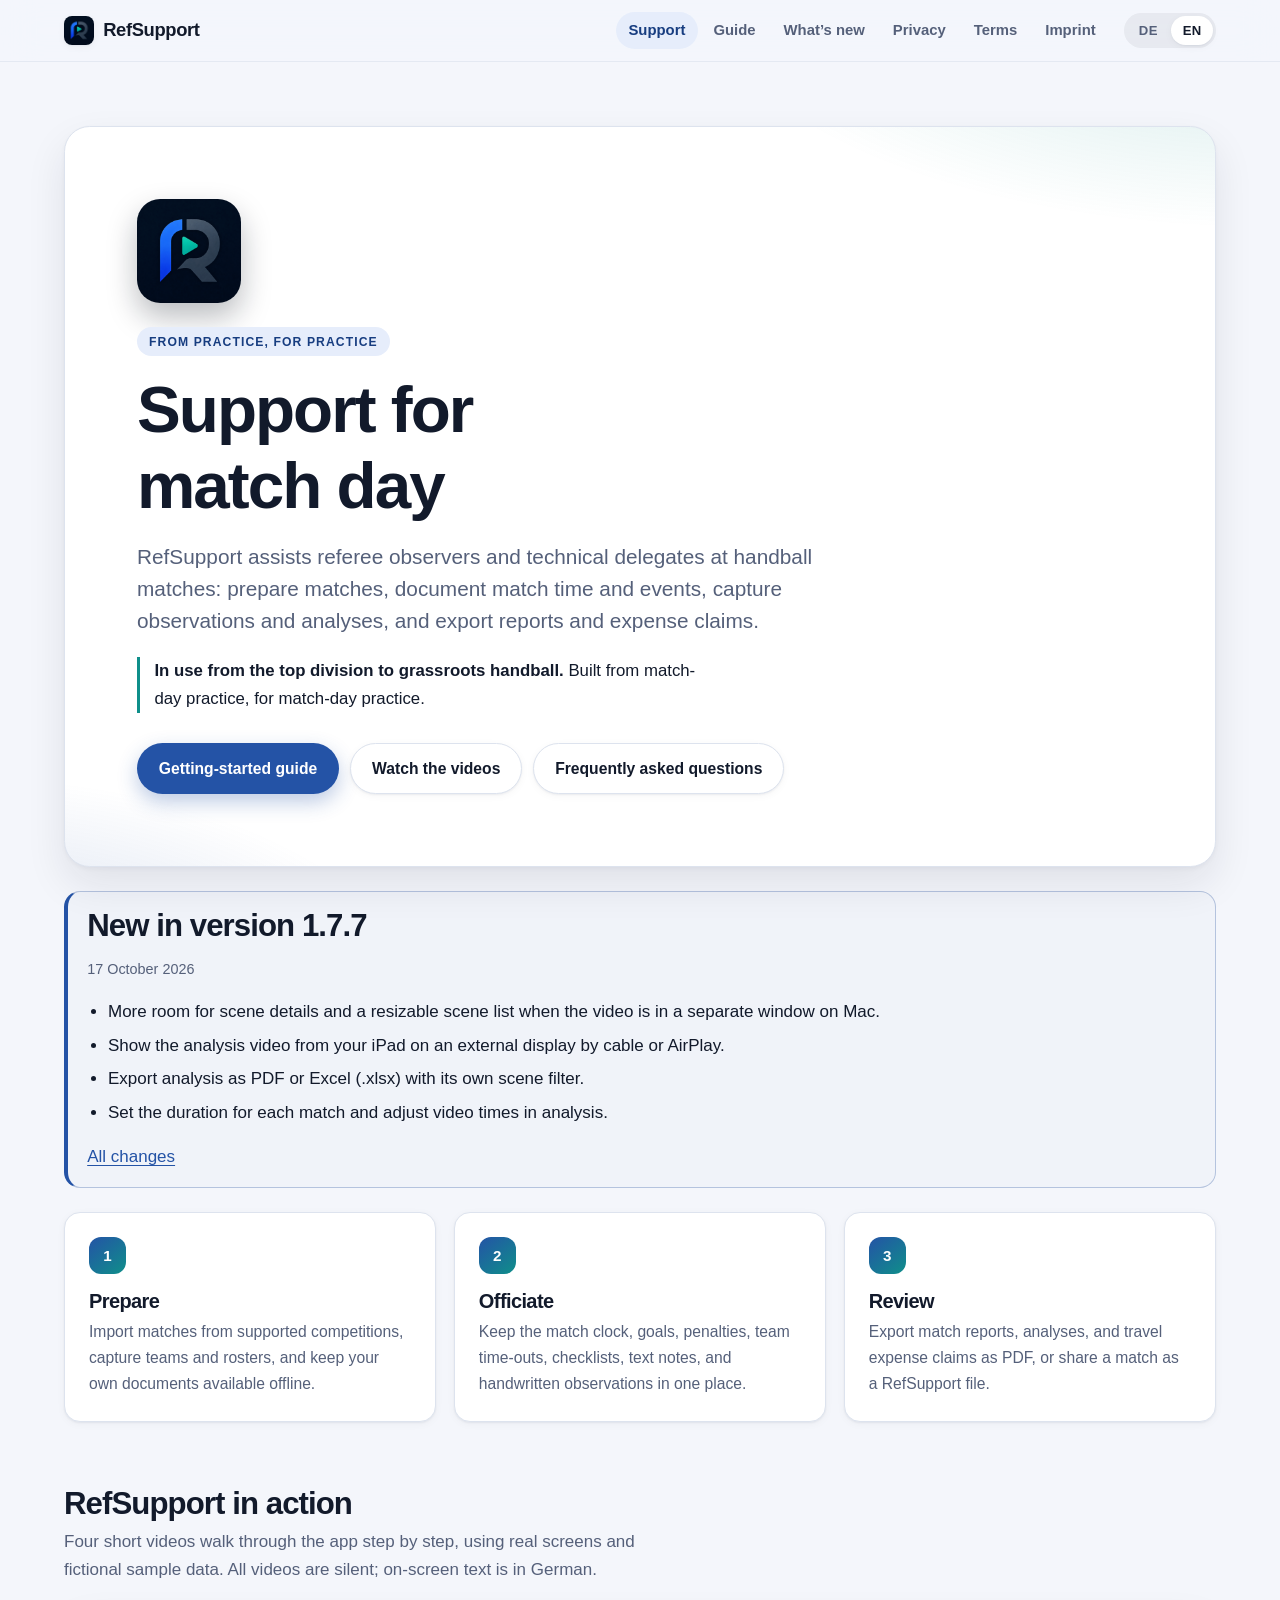
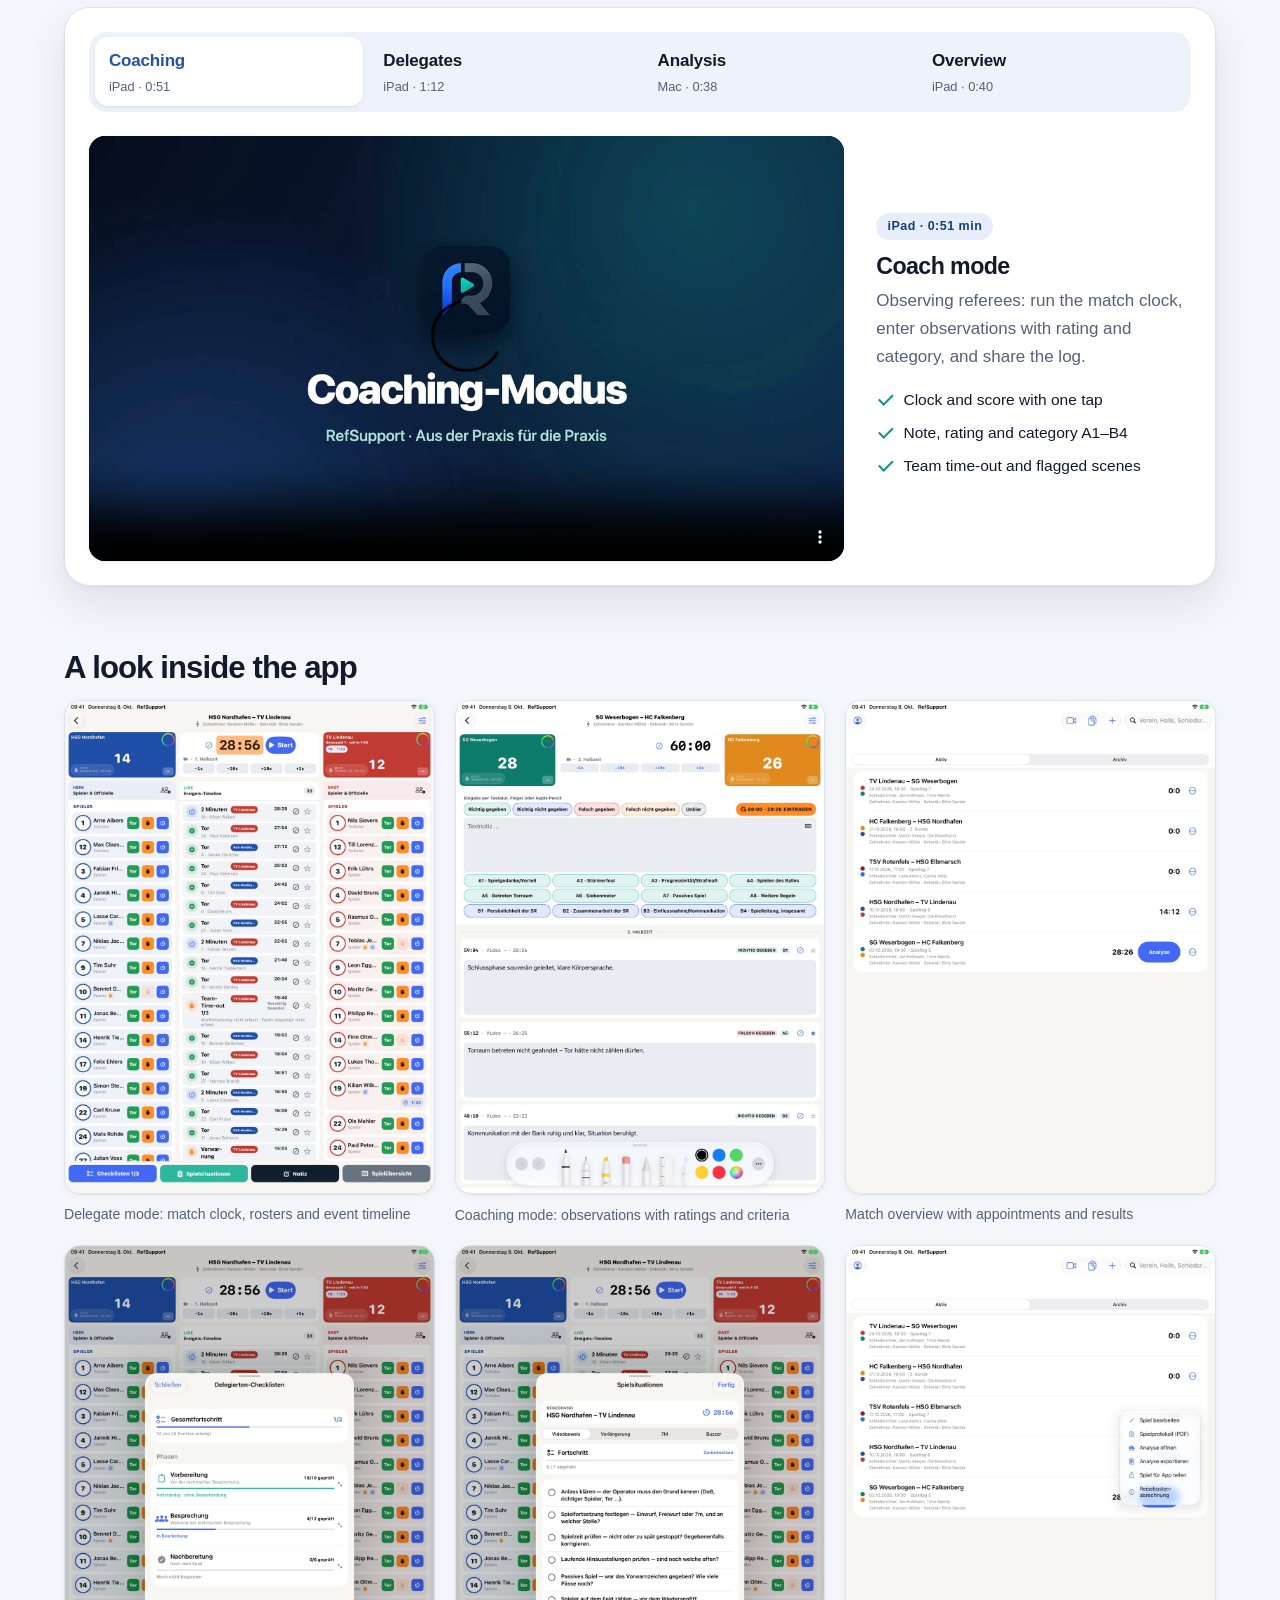
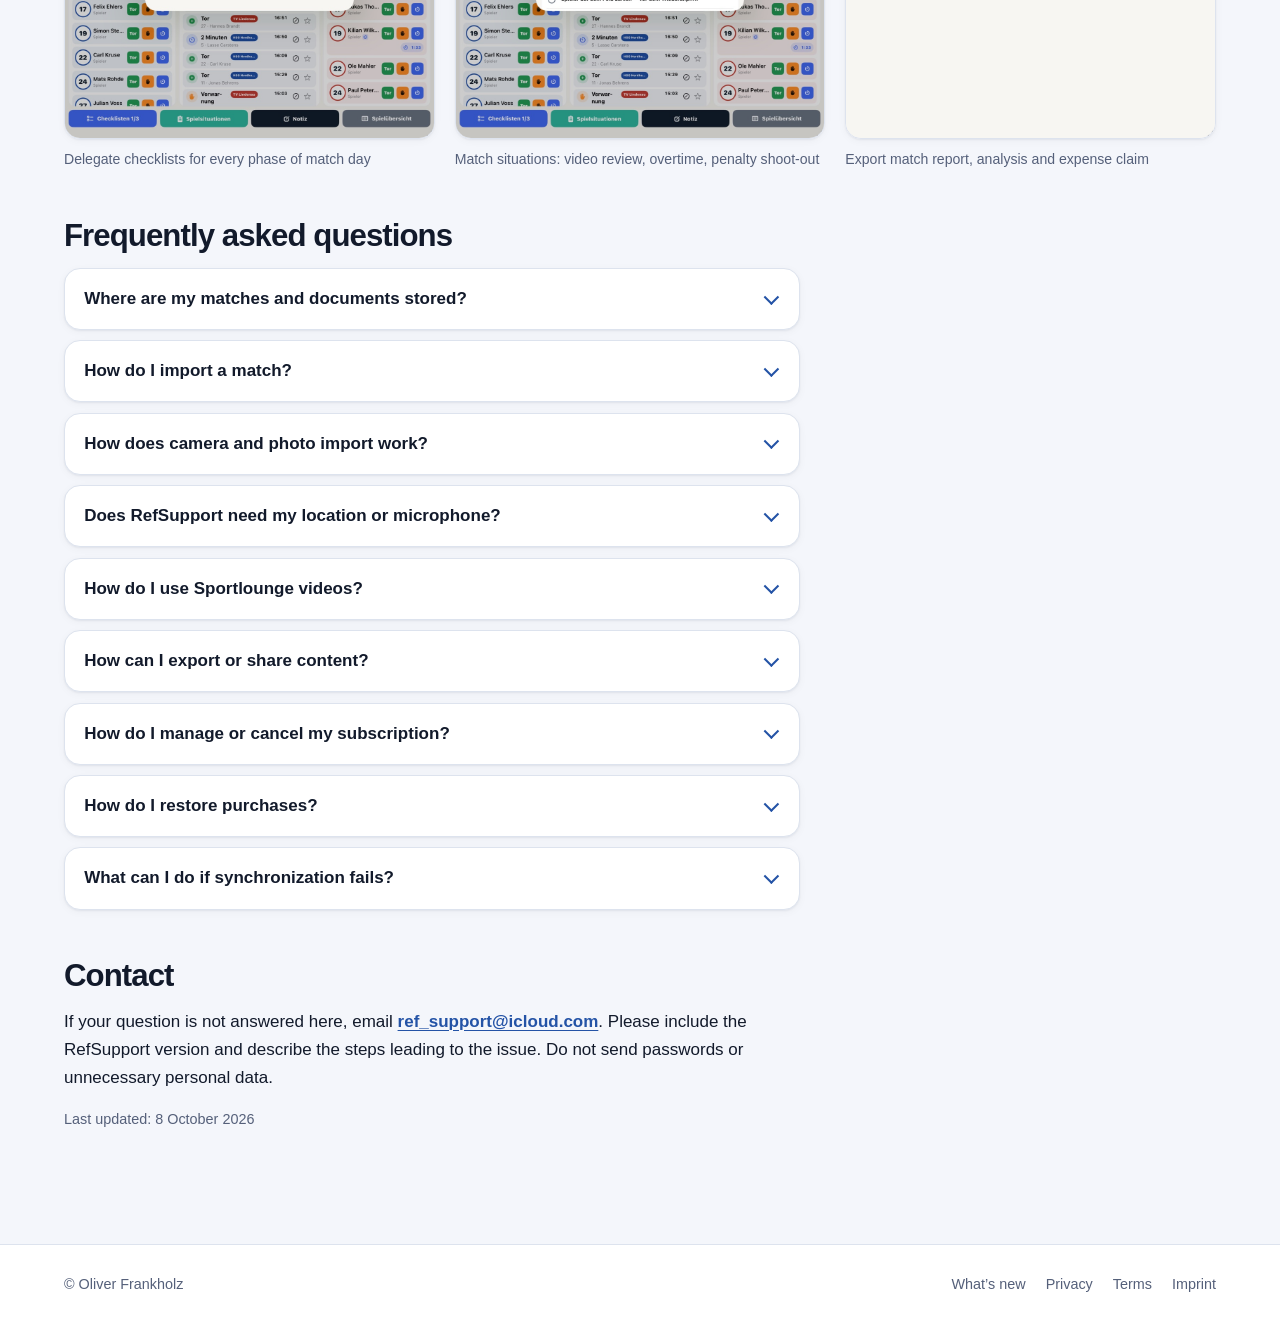
==== en/index.html @ ee83b6fd "Startseite: Hinweis auf externes Display am iPad beim Analyse-Video (DE/EN) Co-Authored-By: Claude O" ====
<!doctype html>
<html lang="en">
<head>
  <meta charset="utf-8">
  <meta name="viewport" content="width=device-width, initial-scale=1">
  <meta name="description" content="RefSupport: from practice, for practice, used from the top division to grassroots handball. Support, guide and frequently asked questions.">
  <meta name="color-scheme" content="light dark">
  <meta http-equiv="Content-Security-Policy" content="default-src 'self'; script-src 'self' https://gc.zgo.at; connect-src 'self' https://ref-support.goatcounter.com; style-src 'self'; img-src 'self' data: https://ref-support.goatcounter.com; object-src 'none'; base-uri 'none'; form-action 'none'">
  <title>Support · RefSupport</title>
  <link rel="stylesheet" href="../styles.css?v=20261017a">
  <link rel="icon" type="image/png" href="../images/app-icon-64.png">
  <link rel="apple-touch-icon" href="../images/app-icon-180.png">
  <link rel="alternate" hreflang="de" href="../index.html">
</head>
<body>
  <a class="skip-link" href="#content">Skip to content</a>
  <header class="site-header">
    <div class="header-inner">
      <a class="brand" href="index.html"><img src="../images/app-icon-64.png" alt="" width="30" height="30">RefSupport</a>
      <nav class="site-nav" aria-label="Main navigation">
        <a href="index.html" aria-current="page">Support</a>
        <a href="guide.html">Guide</a>
        <a href="changelog.html">What’s new</a>
        <a href="privacy.html">Privacy</a>
        <a href="terms.html">Terms</a>
        <a href="imprint.html">Imprint</a>
      </nav>
      <nav class="language-nav" aria-label="Language">
        <a href="../index.html" lang="de">DE</a>
        <a href="index.html" lang="en" aria-current="page">EN</a>
      </nav>
    </div>
  </header>

  <main id="content" class="page">
    <section class="hero">
      <img class="hero-icon" src="../images/app-icon-320.png" alt="RefSupport app icon" width="104" height="104">
      <p class="eyebrow">From practice, for practice</p>
      <h1>Support for match day</h1>
      <p class="lead">RefSupport assists referee observers and technical delegates at handball matches: prepare matches, document match time and events, capture observations and analyses, and export reports and expense claims.</p>
      <p class="hero-claim"><strong>In use from the top division to grassroots handball.</strong> Built from match-day practice, for match-day practice.</p>
      <div class="hero-actions">
        <a class="button" href="guide.html">Getting-started guide</a>
        <a class="button secondary" href="#videos">Watch the videos</a>
        <a class="button secondary" href="#faq">Frequently asked questions</a>
      </div>
    </section>

    <section class="notice release-summary" aria-labelledby="latest-version">
      <h2 id="latest-version">New in version 1.7.7</h2>
      <p class="meta"><time datetime="2026-10-17">17 October 2026</time></p>
      <ul>
        <li>More room for scene details and a resizable scene list when the video is in a separate window on Mac.</li>
        <li>Show the analysis video from your iPad on an external display by cable or AirPlay.</li>
        <li>Export analysis as PDF or Excel (.xlsx) with its own scene filter.</li>
        <li>Set the duration for each match and adjust video times in analysis.</li>
      </ul>
      <p><a href="changelog.html">All changes</a></p>
    </section>

    <section class="cards" aria-label="Feature overview">
      <article class="card">
        <h2>Prepare</h2>
        <p>Import matches from supported competitions, capture teams and rosters, and keep your own documents available offline.</p>
      </article>
      <article class="card">
        <h2>Officiate</h2>
        <p>Keep the match clock, goals, penalties, team time-outs, checklists, text notes, and handwritten observations in one place.</p>
      </article>
      <article class="card">
        <h2>Review</h2>
        <p>Export match reports, analyses, and travel expense claims as PDF, or share a match as a RefSupport file.</p>
      </article>
    </section>

    <section class="videos" id="videos" aria-labelledby="videos-title">
      <h2 id="videos-title">RefSupport in action</h2>
      <p class="section-lead">Four short videos walk through the app step by step, using real screens and fictional sample data. All videos are silent; on-screen text is in German.</p>
      <div class="video-tabs">
        <input type="radio" name="video-tab" id="vt-coaching" checked>
        <input type="radio" name="video-tab" id="vt-delegierte">
        <input type="radio" name="video-tab" id="vt-analyse-mac">
        <input type="radio" name="video-tab" id="vt-produktvideo">
        <div class="tab-bar" role="group" aria-label="Choose a video">
          <label for="vt-coaching"><span class="tab-name">Coaching</span><span class="tab-meta">iPad · 0:51</span></label>
          <label for="vt-delegierte"><span class="tab-name">Delegates</span><span class="tab-meta">iPad · 1:12</span></label>
          <label for="vt-analyse-mac"><span class="tab-name">Analysis</span><span class="tab-meta">Mac · 0:38</span></label>
          <label for="vt-produktvideo"><span class="tab-name">Overview</span><span class="tab-meta">iPad · 0:40</span></label>
        </div>
        <div class="video-panels">
          <article class="video-panel" id="vp-coaching">
            <div class="video-frame">
              <video controls playsinline preload="none" width="1920" height="1080" poster="../media/refsupport-coaching-poster.jpg">
                <source src="../media/refsupport-coaching.mp4" type="video/mp4">
                <a href="../media/refsupport-coaching.mp4">Download video (MP4)</a>
              </video>
            </div>
            <div class="video-info">
              <p class="video-badge">iPad · 0:51 min</p>
              <h3>Coach mode</h3>
              <p>Observing referees: run the match clock, enter observations with rating and category, and share the log.</p>
              <ul class="checks">
                <li>Clock and score with one tap</li>
                <li>Note, rating and category A1–B4</li>
                <li>Team time-out and flagged scenes</li>
              </ul>
            </div>
          </article>
          <article class="video-panel" id="vp-delegierte">
            <div class="video-frame">
              <video controls playsinline preload="none" width="1920" height="1080" poster="../media/refsupport-delegierte-poster.jpg">
                <source src="../media/refsupport-delegierte.mp4" type="video/mp4">
                <a href="../media/refsupport-delegierte.mp4">Download video (MP4)</a>
              </video>
            </div>
            <div class="video-info">
              <p class="video-badge">iPad · 1:12 min</p>
              <h3>Delegate mode</h3>
              <p>From creating the match to the report: squads, checklists, events and special match situations.</p>
              <ul class="checks">
                <li>Create a match and record squads</li>
                <li>Goals, punishments and time-outs in the timeline</li>
                <li>Checklists and video review procedure</li>
              </ul>
            </div>
          </article>
          <article class="video-panel" id="vp-analyse-mac">
            <div class="video-frame">
              <video controls playsinline preload="none" width="1920" height="1080" poster="../media/refsupport-analyse-mac-poster.jpg">
                <source src="../media/refsupport-analyse-mac.mp4" type="video/mp4">
                <a href="../media/refsupport-analyse-mac.mp4">Download video (MP4)</a>
              </video>
            </div>
            <div class="video-info">
              <p class="video-badge">Mac · 0:38 min</p>
              <h3>Analysis on Mac</h3>
              <p>Review on the big screen: the video in its own window, next to it all scenes with large details.</p>
              <ul class="checks">
                <li>Video in its own window, e.g. on a second display</li>
                <li>Compact control bar with scene markers on the timeline</li>
                <li>Large scene details: rating, categories, note</li>
                <li>Scene list with filters, width adjustable via the divider</li>
                <li>On iPad too: play the video on an external display by cable or AirPlay while you keep using the analysis on your iPad</li>
              </ul>
              <p><strong>New in 1.7.7:</strong> New layout with the video in its own window, and external display support on iPad. <a href="changelog.html#version-1-7-7">All changes</a></p>
            </div>
          </article>
          <article class="video-panel" id="vp-produktvideo">
            <div class="video-frame">
              <video controls playsinline preload="none" width="1920" height="1080" poster="../media/refsupport-produktvideo-poster.jpg">
                <source src="../media/refsupport-produktvideo.mp4" type="video/mp4">
                <a href="../media/refsupport-produktvideo.mp4">Download video (MP4)</a>
              </video>
            </div>
            <div class="video-info">
              <p class="video-badge">iPad · 0:40 min</p>
              <h3>RefSupport at a glance</h3>
              <p>The main features in 40 seconds.</p>
              <ul class="checks">
                <li>Prepare, run, review</li>
                <li>Coach and delegate mode</li>
                <li>Reports and expense claims as PDF</li>
              </ul>
            </div>
          </article>
        </div>
      </div>
    </section>

    <section class="screenshots" aria-labelledby="screenshots">
      <h2 id="screenshots">A look inside the app</h2>
      <div class="shots">
        <figure class="shot">
          <a href="../images/delegiertenmodus.jpg"><img src="../images/delegiertenmodus.jpg" alt="Delegate mode: match clock, rosters and event timeline" width="1049" height="1400" loading="lazy"></a>
          <figcaption>Delegate mode: match clock, rosters and event timeline</figcaption>
        </figure>
        <figure class="shot">
          <a href="../images/coaching-notizen.jpg"><img src="../images/coaching-notizen.jpg" alt="Coaching mode: observations with ratings and criteria" width="1049" height="1400" loading="lazy"></a>
          <figcaption>Coaching mode: observations with ratings and criteria</figcaption>
        </figure>
        <figure class="shot">
          <a href="../images/spieluebersicht.jpg"><img src="../images/spieluebersicht.jpg" alt="Match overview with appointments and results" width="1049" height="1400" loading="lazy"></a>
          <figcaption>Match overview with appointments and results</figcaption>
        </figure>
        <figure class="shot">
          <a href="../images/checklisten.jpg"><img src="../images/checklisten.jpg" alt="Delegate checklists for every phase of match day" width="1049" height="1400" loading="lazy"></a>
          <figcaption>Delegate checklists for every phase of match day</figcaption>
        </figure>
        <figure class="shot">
          <a href="../images/spielsituationen.jpg"><img src="../images/spielsituationen.jpg" alt="Match situations: video review, overtime, penalty shoot-out" width="1049" height="1400" loading="lazy"></a>
          <figcaption>Match situations: video review, overtime, penalty shoot-out</figcaption>
        </figure>
        <figure class="shot">
          <a href="../images/berichte-export.jpg"><img src="../images/berichte-export.jpg" alt="Export match report, analysis and expense claim" width="1049" height="1400" loading="lazy"></a>
          <figcaption>Export match report, analysis and expense claim</figcaption>
        </figure>
      </div>
    </section>

    <section class="content" aria-labelledby="faq">
      <h2 id="faq">Frequently asked questions</h2>
      <div class="faq">
        <details>
          <summary>Where are my matches and documents stored?</summary>
          <p>Matches and imported documents are stored on the device. If an iCloud account is available, RefSupport also synchronizes them between your RefSupport devices through your private iCloud/CloudKit database. Profile data such as your name, address, and IBAN is stored separately on the device.</p>
        </details>
        <details>
          <summary>How do I import a match?</summary>
          <p>From the match overview, you can select supported competitions from handball.net, the HBL/Sportradar source, and the HBF source. You can also create a match manually or open a shared <code>.refsupportgame</code> file. Network imports are cached locally and may include teams, venues, officials, logos, and photos depending on the source.</p>
        </details>
        <details>
          <summary>How does camera and photo import work?</summary>
          <p>In delegate mode, you can scan a paper match sheet, use a selected photo, or open a PDF. Text recognition runs on the device using Apple’s Vision framework. The source image is not stored as part of the match; only the roster data you review is retained.</p>
        </details>
        <details>
          <summary>Does RefSupport need my location or microphone?</summary>
          <p>No. The app does not access the device’s current location or microphone. To calculate mileage, the start and destination addresses you enter are sent to Apple’s map and routing service. Audio is used only to play a Sportlounge video.</p>
        </details>
        <details>
          <summary>How do I use Sportlounge videos?</summary>
          <p>This feature is optional. Sign in with your Sportlounge account and enter the relevant game ID or Sportlounge link for the match. If “Stay signed in” is enabled, RefSupport stores your email address, password, club ID, and access token in the local Apple Keychain. Video and event data is loaded directly from Sportlounge.</p>
        </details>
        <details>
          <summary>How can I export or share content?</summary>
          <p>You can export match reports, analysis reports, and expense claims as PDFs, a delegate summary as text, and complete matches as <code>.refsupportgame</code> files through the system share sheet. Your choice in the share sheet determines the recipient.</p>
        </details>
        <details>
          <summary>How do I manage or cancel my subscription?</summary>
          <p>In RefSupport, open “My Data” and select “Manage subscription.” Apple will display your subscription management options. You can also manage the subscription in your Apple Account settings. Cancellation must take place at least 24 hours before the current period ends.</p>
        </details>
        <details>
          <summary>How do I restore purchases?</summary>
          <p>Open “My Data” and tap “Restore purchases” in the subscription section. The same action is available on the subscription screen. Use the Apple Account that was used to purchase the subscription.</p>
        </details>
        <details>
          <summary>What can I do if synchronization fails?</summary>
          <p>Check that you are signed in to iCloud on the device and have an internet connection. Then open “My Data” and select “Sync now.” Local content remains on the device while iCloud is temporarily unavailable.</p>
        </details>
      </div>

      <h2>Contact</h2>
      <p>If your question is not answered here, email <strong><a href="mailto:ref_support@icloud.com">ref_support@icloud.com</a></strong>. Please include the RefSupport version and describe the steps leading to the issue. Do not send passwords or unnecessary personal data.</p>
      <p class="meta">Last updated: 8 October 2026</p>
    </section>
  </main>

  <footer class="site-footer">
    <div class="footer-inner">
      <p>© Oliver Frankholz</p>
      <nav class="footer-links" aria-label="Further information">
        <a href="changelog.html">What’s new</a>
        <a href="privacy.html">Privacy</a>
        <a href="terms.html">Terms</a>
        <a href="imprint.html">Imprint</a>
      </nav>
    </div>
  </footer>
<script data-goatcounter="https://ref-support.goatcounter.com/count" async src="//gc.zgo.at/count.js"></script>
</body>
</html>
---- styles.css ----
:root {
  color-scheme: light dark;
  --background: #f4f6fb;
  --surface: #ffffff;
  --surface-soft: #eef2fa;
  --text: #121a2b;
  --muted: #55607a;
  --accent: #2453a6;
  --accent-strong: #173d80;
  --accent-soft: #e6edfb;
  --accent-contrast: #ffffff;
  --teal: #0f8f8a;
  --border: #dde3ee;
  --shadow-sm: 0 1px 2px rgb(18 26 43 / 6%), 0 2px 8px rgb(18 26 43 / 4%);
  --shadow: 0 2px 4px rgb(18 26 43 / 4%), 0 18px 40px rgb(18 26 43 / 9%);
  --radius-sm: 0.6rem;
  --radius: 1rem;
  --radius-lg: 1.6rem;
  font-family: -apple-system, BlinkMacSystemFont, "SF Pro Text", "Segoe UI", Roboto, Helvetica, Arial, sans-serif;
  font-synthesis: none;
  -webkit-text-size-adjust: 100%;
}

* {
  box-sizing: border-box;
}

html {
  background: var(--background);
  scroll-behavior: smooth;
  scroll-padding-top: 5.5rem;
}

body {
  display: flex;
  flex-direction: column;
  min-height: 100vh;
  margin: 0;
  color: var(--text);
  background: var(--background);
  font-size: 1.0625rem;
  line-height: 1.65;
  -webkit-font-smoothing: antialiased;
}

::selection {
  color: var(--accent-contrast);
  background: var(--accent);
}

a {
  color: var(--accent);
  text-decoration-thickness: 0.07em;
  text-underline-offset: 0.2em;
  transition: color 0.15s ease;
}

a:hover {
  color: var(--accent-strong);
  text-decoration-thickness: 0.12em;
}

:focus-visible {
  outline: 3px solid color-mix(in srgb, var(--accent) 55%, transparent);
  outline-offset: 3px;
  border-radius: 0.35rem;
}

.skip-link {
  position: absolute;
  top: -4rem;
  left: 1rem;
  z-index: 30;
  padding: 0.6rem 0.9rem;
  color: var(--accent-contrast);
  background: var(--accent);
  border-radius: var(--radius-sm);
}

.skip-link:focus {
  top: 1rem;
  color: var(--accent-contrast);
}

/* Header */

.site-header {
  position: sticky;
  top: 0;
  z-index: 20;
  border-bottom: 1px solid color-mix(in srgb, var(--border) 70%, transparent);
  background: color-mix(in srgb, var(--background) 78%, transparent);
  -webkit-backdrop-filter: saturate(180%) blur(18px);
  backdrop-filter: saturate(180%) blur(18px);
}

.header-inner,
.page,
.footer-inner {
  width: min(100% - 2.5rem, 72rem);
  margin-inline: auto;
}

.header-inner {
  display: flex;
  flex-wrap: wrap;
  align-items: center;
  gap: 0.5rem 1rem;
  padding-block: 0.75rem;
}

.brand {
  display: inline-flex;
  align-items: center;
  gap: 0.6rem;
  margin-right: auto;
  color: var(--text);
  font-size: 1.15rem;
  font-weight: 750;
  text-decoration: none;
  letter-spacing: -0.02em;
}

.brand img {
  display: block;
  width: 1.85rem;
  height: 1.85rem;
  border-radius: 0.5rem;
  box-shadow: var(--shadow-sm);
}

.brand:hover {
  color: var(--text);
}

.site-nav,
.language-nav {
  display: flex;
  flex-wrap: wrap;
  gap: 0.15rem;
  align-items: center;
}

.site-nav a,
.language-nav a {
  padding: 0.38rem 0.8rem;
  color: var(--muted);
  font-size: 0.93rem;
  font-weight: 550;
  text-decoration: none;
  border-radius: 999px;
  transition: color 0.15s ease, background-color 0.15s ease;
}

.site-nav a:hover,
.language-nav a:hover {
  color: var(--text);
  background: color-mix(in srgb, var(--text) 7%, transparent);
}

.site-nav a[aria-current="page"] {
  color: var(--accent-strong);
  background: var(--accent-soft);
}

.language-nav {
  padding: 0.2rem;
  background: color-mix(in srgb, var(--text) 6%, transparent);
  border-radius: 999px;
}

.language-nav a {
  padding: 0.22rem 0.7rem;
  font-size: 0.82rem;
  font-weight: 650;
  letter-spacing: 0.03em;
}

.language-nav a[aria-current="page"] {
  color: var(--text);
  background: var(--surface);
  box-shadow: var(--shadow-sm);
}

/* Page */

.page {
  flex: 1;
  padding-block: clamp(1.75rem, 5vw, 4rem) clamp(3rem, 8vw, 6rem);
}

h1,
h2,
h3 {
  line-height: 1.15;
  letter-spacing: -0.03em;
  text-wrap: balance;
}

h1 {
  max-width: 18ch;
  margin: 0;
  font-size: clamp(2.2rem, 6.5vw, 4.1rem);
  font-weight: 800;
}

h2 {
  margin: 3rem 0 0.9rem;
  font-size: clamp(1.45rem, 3.4vw, 1.95rem);
  font-weight: 750;
}

h3 {
  margin: 2rem 0 0.6rem;
  font-size: 1.15rem;
  font-weight: 700;
  letter-spacing: -0.015em;
}

p,
ul,
ol,
dl {
  margin-block: 0 1rem;
}

.eyebrow {
  display: inline-block;
  margin: 0 0 1rem;
  padding: 0.28rem 0.75rem;
  color: var(--accent-strong);
  background: var(--accent-soft);
  border-radius: 999px;
  font-size: 0.76rem;
  font-weight: 750;
  letter-spacing: 0.09em;
  text-transform: uppercase;
}

.lead {
  max-width: 62ch;
  margin: 1.1rem 0 0;
  color: var(--muted);
  font-size: clamp(1.08rem, 2.3vw, 1.3rem);
  line-height: 1.55;
  text-wrap: pretty;
}

.meta {
  color: var(--muted);
  font-size: 0.9rem;
}

/* Hero */

.hero {
  position: relative;
  overflow: hidden;
  padding: clamp(1.75rem, 6vw, 4.5rem);
  background:
    radial-gradient(60rem 26rem at 105% -20%, color-mix(in srgb, var(--teal) 22%, transparent), transparent 60%),
    radial-gradient(48rem 24rem at -10% 120%, color-mix(in srgb, var(--accent) 24%, transparent), transparent 62%),
    var(--surface);
  border: 1px solid var(--border);
  border-radius: var(--radius-lg);
  box-shadow: var(--shadow);
}

.hero-icon {
  display: block;
  width: 6.5rem;
  height: 6.5rem;
  margin-bottom: 1.5rem;
  border-radius: 1.45rem;
  box-shadow: 0 14px 30px rgb(11 17 28 / 28%);
}

.hero-claim {
  max-width: 62ch;
  margin: 1.25rem 0 0;
  padding-left: 0.9rem;
  border-left: 0.2rem solid var(--teal);
  font-size: 1.05rem;
}

.hero-actions {
  display: flex;
  flex-wrap: wrap;
  gap: 0.7rem;
  margin-top: 1.9rem;
}

.button {
  display: inline-flex;
  align-items: center;
  gap: 0.5rem;
  padding: 0.72rem 1.3rem;
  color: var(--accent-contrast);
  background: var(--accent);
  border: 1px solid transparent;
  border-radius: 999px;
  box-shadow: 0 8px 20px color-mix(in srgb, var(--accent) 30%, transparent);
  font-size: 0.98rem;
  font-weight: 650;
  text-decoration: none;
  transition: transform 0.15s ease, background-color 0.15s ease, box-shadow 0.15s ease;
}

.button:hover {
  color: var(--accent-contrast);
  background: var(--accent-strong);
  transform: translateY(-1px);
}

.button.secondary {
  color: var(--text);
  background: var(--surface);
  border-color: var(--border);
  box-shadow: var(--shadow-sm);
}

.button.secondary:hover {
  color: var(--text);
  background: var(--surface-soft);
}

/* Cards */

.cards {
  display: grid;
  grid-template-columns: repeat(3, minmax(0, 1fr));
  gap: 1.1rem;
  margin-block: 1.5rem 0;
  counter-reset: card;
}

.card,
.notice,
details,
.toc {
  background: var(--surface);
  border: 1px solid var(--border);
  border-radius: var(--radius);
}

.card {
  padding: 1.5rem;
  box-shadow: var(--shadow-sm);
  counter-increment: card;
  transition: transform 0.2s ease, box-shadow 0.2s ease;
}

.card:hover {
  box-shadow: var(--shadow);
  transform: translateY(-3px);
}

.card::before {
  display: grid;
  width: 2.3rem;
  height: 2.3rem;
  margin-bottom: 1rem;
  place-items: center;
  color: var(--accent-contrast);
  background: linear-gradient(140deg, var(--accent), var(--teal));
  border-radius: 0.75rem;
  font-size: 0.95rem;
  font-weight: 750;
  content: counter(card);
}

.card h2,
.card h3 {
  margin: 0 0 0.4rem;
  font-size: 1.25rem;
}

.card p {
  margin: 0;
  color: var(--muted);
  font-size: 0.98rem;
}

.notice {
  margin-block: 1.5rem;
  padding: 1rem 1.2rem;
  background: color-mix(in srgb, var(--accent) 7%, var(--surface));
  border-color: color-mix(in srgb, var(--accent) 22%, var(--border));
  border-left: 0.3rem solid var(--accent);
}

.notice > :first-child {
  margin-top: 0;
}

.notice > :last-child {
  margin-bottom: 0;
}

/* Videos */

.videos {
  margin-top: clamp(2.5rem, 6vw, 4rem);
}

.videos > h2 {
  margin: 0 0 0.4rem;
}

.section-lead {
  max-width: 62ch;
  margin-bottom: 1.4rem;
  color: var(--muted);
}

.video-tabs {
  position: relative;
  padding: clamp(0.9rem, 2.5vw, 1.5rem);
  background: var(--surface);
  border: 1px solid var(--border);
  border-radius: var(--radius-lg);
  box-shadow: var(--shadow);
}

.video-tabs > input {
  position: absolute;
  opacity: 0;
  pointer-events: none;
}

.tab-bar {
  display: grid;
  grid-template-columns: repeat(4, minmax(0, 1fr));
  gap: 0.4rem;
  padding: 0.35rem;
  background: var(--surface-soft);
  border-radius: 1.1rem;
}

.tab-bar label {
  display: flex;
  flex-direction: column;
  gap: 0.05rem;
  padding: 0.6rem 0.9rem;
  border-radius: 0.8rem;
  cursor: pointer;
  transition: background-color 0.15s ease, box-shadow 0.15s ease;
}

.tab-bar label:hover {
  background: color-mix(in srgb, var(--surface) 60%, transparent);
}

.tab-name {
  font-weight: 700;
  letter-spacing: -0.01em;
}

.tab-meta {
  color: var(--muted);
  font-size: 0.8rem;
}

#vt-coaching:checked ~ .tab-bar label[for="vt-coaching"],
#vt-delegierte:checked ~ .tab-bar label[for="vt-delegierte"],
#vt-analyse-mac:checked ~ .tab-bar label[for="vt-analyse-mac"],
#vt-produktvideo:checked ~ .tab-bar label[for="vt-produktvideo"] {
  background: var(--surface);
  box-shadow: var(--shadow-sm);
}

#vt-coaching:checked ~ .tab-bar label[for="vt-coaching"] .tab-name,
#vt-delegierte:checked ~ .tab-bar label[for="vt-delegierte"] .tab-name,
#vt-analyse-mac:checked ~ .tab-bar label[for="vt-analyse-mac"] .tab-name,
#vt-produktvideo:checked ~ .tab-bar label[for="vt-produktvideo"] .tab-name {
  color: var(--accent);
}

#vt-coaching:focus-visible ~ .tab-bar label[for="vt-coaching"],
#vt-delegierte:focus-visible ~ .tab-bar label[for="vt-delegierte"],
#vt-analyse-mac:focus-visible ~ .tab-bar label[for="vt-analyse-mac"],
#vt-produktvideo:focus-visible ~ .tab-bar label[for="vt-produktvideo"] {
  outline: 3px solid color-mix(in srgb, var(--accent) 55%, transparent);
  outline-offset: 2px;
}

.video-panel {
  display: none;
  grid-template-columns: minmax(0, 2.4fr) minmax(0, 1fr);
  gap: clamp(1rem, 3vw, 2rem);
  align-items: center;
  margin-top: clamp(0.9rem, 2.5vw, 1.5rem);
}

#vt-coaching:checked ~ .video-panels #vp-coaching,
#vt-delegierte:checked ~ .video-panels #vp-delegierte,
#vt-analyse-mac:checked ~ .video-panels #vp-analyse-mac,
#vt-produktvideo:checked ~ .video-panels #vp-produktvideo {
  display: grid;
}

.video-frame {
  margin: 0;
}

.video-frame video {
  display: block;
  width: 100%;
  height: auto;
  aspect-ratio: 16 / 9;
  background: #0b111c;
  border-radius: var(--radius);
  box-shadow: var(--shadow-sm);
}

.video-info h3 {
  margin: 0 0 0.5rem;
  font-size: 1.45rem;
  letter-spacing: -0.025em;
}

.video-info p {
  color: var(--muted);
}

.video-badge {
  display: inline-block;
  margin-bottom: 0.8rem;
  padding: 0.2rem 0.7rem;
  background: var(--accent-soft);
  border-radius: 999px;
  font-size: 0.78rem;
  font-weight: 700;
  letter-spacing: 0.04em;
}

.video-info .video-badge {
  color: var(--accent-strong);
}

.checks {
  margin: 0;
  padding: 0;
  list-style: none;
}

.checks li {
  position: relative;
  margin-block: 0.45rem;
  padding-left: 1.7rem;
  font-size: 0.97rem;
}

.checks li::before {
  position: absolute;
  top: 0.42em;
  left: 0.2rem;
  width: 0.75rem;
  height: 0.4rem;
  border-bottom: 2.5px solid var(--teal);
  border-left: 2.5px solid var(--teal);
  transform: rotate(-45deg);
  content: "";
}

.video-link {
  margin: -0.3rem 0 1.1rem;
}

.video-link a {
  display: inline-block;
  padding: 0.3rem 0.85rem;
  color: var(--accent-strong);
  background: var(--accent-soft);
  border-radius: 999px;
  font-size: 0.9rem;
  font-weight: 650;
  text-decoration: none;
}

.video-link a:hover {
  background: color-mix(in srgb, var(--accent) 22%, var(--surface));
}

/* Screenshots */

.screenshots {
  margin-top: clamp(2.5rem, 6vw, 4rem);
}

.screenshots > h2 {
  margin-top: 0;
}

.shots {
  display: grid;
  grid-template-columns: repeat(3, minmax(0, 1fr));
  gap: 1.25rem;
}

.shot {
  margin: 0;
}

.shot a {
  display: block;
  overflow: hidden;
  border: 1px solid var(--border);
  border-radius: var(--radius);
  box-shadow: var(--shadow-sm);
  transition: transform 0.25s ease, box-shadow 0.25s ease;
}

.shot a:hover {
  box-shadow: var(--shadow);
  transform: translateY(-4px);
}

.shot img {
  display: block;
  width: 100%;
  height: auto;
}

.shot figcaption {
  margin-top: 0.65rem;
  color: var(--muted);
  font-size: 0.88rem;
  line-height: 1.45;
}

/* Text content */

.content {
  max-width: 46rem;
}

.page.content > h1 {
  max-width: none;
  font-size: clamp(2rem, 5.5vw, 3.1rem);
  overflow-wrap: anywhere;
  hyphens: auto;
}

.page.content > .lead {
  padding-bottom: 1.75rem;
  border-bottom: 1px solid var(--border);
}

.page.content > h2 {
  margin-top: 2.5rem;
  font-size: 1.35rem;
}

.content li {
  margin-block: 0.35rem;
}

.content ul,
.content ol {
  padding-left: 1.3rem;
}

.content ul li::marker {
  color: var(--accent);
}

/* Release history */

.release-summary h2 {
  margin-top: 0;
}

.release-summary ul {
  padding-left: 1.3rem;
}

.release-summary li {
  margin-block: 0.35rem;
}

.release {
  padding-block: 2rem;
  border-bottom: 1px solid var(--border);
}

.release h2 {
  margin-top: 0;
}

.release > :last-child {
  margin-bottom: 0;
}

.release + .meta {
  margin-top: 1.5rem;
}

/* FAQ */

.faq {
  display: grid;
  gap: 0.65rem;
}

details {
  padding: 0;
  box-shadow: var(--shadow-sm);
  transition: border-color 0.15s ease;
}

details[open] {
  border-color: color-mix(in srgb, var(--accent) 35%, var(--border));
}

details summary {
  display: flex;
  align-items: center;
  justify-content: space-between;
  gap: 1rem;
  padding: 1rem 1.2rem;
  font-weight: 650;
  list-style: none;
  cursor: pointer;
}

details summary::-webkit-details-marker {
  display: none;
}

details summary::after {
  flex: none;
  width: 0.55rem;
  height: 0.55rem;
  margin-right: 0.2rem;
  border-right: 2px solid var(--accent);
  border-bottom: 2px solid var(--accent);
  transform: translateY(-0.15rem) rotate(45deg);
  transition: transform 0.2s ease;
  content: "";
}

details[open] summary::after {
  transform: translateY(0.1rem) rotate(-135deg);
}

details > :not(summary) {
  margin: 0;
  padding: 0 1.2rem 1.1rem;
  color: var(--muted);
}

dt {
  margin-top: 1rem;
  font-weight: 700;
}

dd {
  margin-left: 0;
  color: var(--muted);
}

code {
  padding: 0.12em 0.4em;
  background: var(--accent-soft);
  border-radius: 0.35rem;
  font-family: ui-monospace, "SF Mono", Menlo, Consolas, monospace;
  font-size: 0.88em;
  overflow-wrap: anywhere;
}

/* Guide */

.guide-layout {
  display: grid;
  grid-template-columns: 17rem minmax(0, 1fr);
  gap: clamp(1.5rem, 4vw, 3.5rem);
  align-items: start;
  margin-top: clamp(2rem, 5vw, 3.5rem);
}

.toc {
  position: sticky;
  top: 5.5rem;
  max-height: calc(100vh - 7rem);
  padding: 1.2rem 1.1rem;
  overflow-y: auto;
  box-shadow: var(--shadow-sm);
}

.toc h2 {
  margin: 0 0 0.6rem 0.6rem;
  color: var(--muted);
  font-size: 0.76rem;
  font-weight: 750;
  letter-spacing: 0.09em;
  text-transform: uppercase;
}

.toc ol {
  margin: 0;
  padding: 0;
  list-style: none;
  counter-reset: toc;
}

.toc li {
  counter-increment: toc;
}

.toc a {
  display: flex;
  gap: 0.6rem;
  padding: 0.4rem 0.6rem;
  color: var(--text);
  border-radius: var(--radius-sm);
  font-size: 0.92rem;
  line-height: 1.35;
  text-decoration: none;
}

.toc a::before {
  flex: none;
  min-width: 1.3rem;
  color: var(--accent);
  font-weight: 700;
  font-variant-numeric: tabular-nums;
  content: counter(toc);
}

.toc a:hover {
  background: var(--accent-soft);
}

.guide > section {
  padding-bottom: 2.5rem;
  margin-bottom: 2.5rem;
  border-bottom: 1px solid var(--border);
}

.guide > section:last-child {
  padding-bottom: 0;
  margin-bottom: 0;
  border-bottom: 0;
}

.guide > section > h2:first-child,
.guide > .notice:first-child {
  margin-top: 0;
}

.guide > .notice:first-child {
  margin-bottom: 2.5rem;
}

.content .steps {
  padding: 0;
  list-style: none;
  counter-reset: step;
}

.steps li {
  position: relative;
  min-height: 2rem;
  margin-block: 0.85rem;
  padding-left: 2.9rem;
  counter-increment: step;
}

.steps li::before {
  position: absolute;
  top: -0.05rem;
  left: 0;
  display: grid;
  width: 2rem;
  height: 2rem;
  place-items: center;
  color: var(--accent-strong);
  background: var(--accent-soft);
  border-radius: 50%;
  font-size: 0.88rem;
  font-weight: 750;
  font-variant-numeric: tabular-nums;
  content: counter(step);
}

.guide dl {
  display: grid;
  gap: 0.65rem;
}

.guide dl > dt {
  margin: 0;
  padding: 0.9rem 1.1rem 0;
  background: var(--surface);
  border: 1px solid var(--border);
  border-bottom: 0;
  border-radius: var(--radius) var(--radius) 0 0;
}

.guide dl > dd {
  margin-top: -0.65rem;
  padding: 0.2rem 1.1rem 0.9rem;
  background: var(--surface);
  border: 1px solid var(--border);
  border-top: 0;
  border-radius: 0 0 var(--radius) var(--radius);
}

.guide-shot {
  max-width: 21rem;
  margin-block: 1.75rem;
}

/* Footer */

.site-footer {
  border-top: 1px solid var(--border);
  background: var(--surface);
}

.footer-inner {
  display: flex;
  flex-wrap: wrap;
  justify-content: space-between;
  gap: 0.75rem 1.5rem;
  padding-block: 1.75rem;
  color: var(--muted);
  font-size: 0.9rem;
}

.footer-inner p {
  margin: 0;
}

.footer-links {
  display: flex;
  flex-wrap: wrap;
  gap: 0.4rem 1.25rem;
}

.footer-links a {
  color: var(--muted);
  text-decoration: none;
}

.footer-links a:hover {
  color: var(--text);
  text-decoration: underline;
}

/* Responsive */

@media (max-width: 60rem) {
  .guide-layout {
    grid-template-columns: 1fr;
  }

  .toc {
    position: static;
    max-height: none;
  }

  .toc ol {
    columns: 2;
    column-gap: 1rem;
  }

  .toc li {
    break-inside: avoid;
  }
}

@media (max-width: 52rem) {
  .video-panel {
    grid-template-columns: 1fr;
  }

  .tab-bar {
    grid-template-columns: repeat(2, minmax(0, 1fr));
  }

  .cards {
    grid-template-columns: 1fr;
  }

  .shots {
    grid-auto-columns: min(72%, 19rem);
    grid-auto-flow: column;
    grid-template-columns: none;
    margin-inline: -1.25rem;
    padding: 0.5rem 1.25rem 1rem;
    overflow-x: auto;
    scroll-snap-type: x mandatory;
    scroll-padding-inline: 1.25rem;
  }

  .shots .shot {
    scroll-snap-align: start;
  }

  .site-nav {
    order: 3;
    width: 100%;
    margin-inline: -0.5rem;
  }
}

@media (max-width: 36rem) {
  .header-inner,
  .page,
  .footer-inner {
    width: min(100% - 2rem, 72rem);
  }

  .shots {
    margin-inline: -1rem;
    padding-inline: 1rem;
    scroll-padding-inline: 1rem;
  }

  .site-nav a {
    padding-inline: 0.6rem;
    font-size: 0.88rem;
  }

  .toc ol {
    columns: 1;
  }

  .hero {
    border-radius: var(--radius);
  }

  .button {
    flex: 1 1 100%;
    justify-content: center;
  }
}

@media (prefers-color-scheme: dark) {
  :root {
    --background: #0b111c;
    --surface: #141c2b;
    --surface-soft: #1b2538;
    --text: #edf2fb;
    --muted: #a9b5ca;
    --accent: #8bb2ff;
    --accent-strong: #b3ccff;
    --accent-soft: #1d2a45;
    --accent-contrast: #071124;
    --teal: #4fd1c9;
    --border: #283349;
    --shadow-sm: 0 1px 2px rgb(0 0 0 / 30%);
    --shadow: 0 18px 40px rgb(0 0 0 / 35%);
  }
}

@media (prefers-reduced-motion: reduce) {
  html {
    scroll-behavior: auto;
  }

  * {
    transition: none !important;
  }
}

@media print {
  .site-header,
  .site-footer,
  .toc,
  .hero-actions {
    display: none;
  }
}
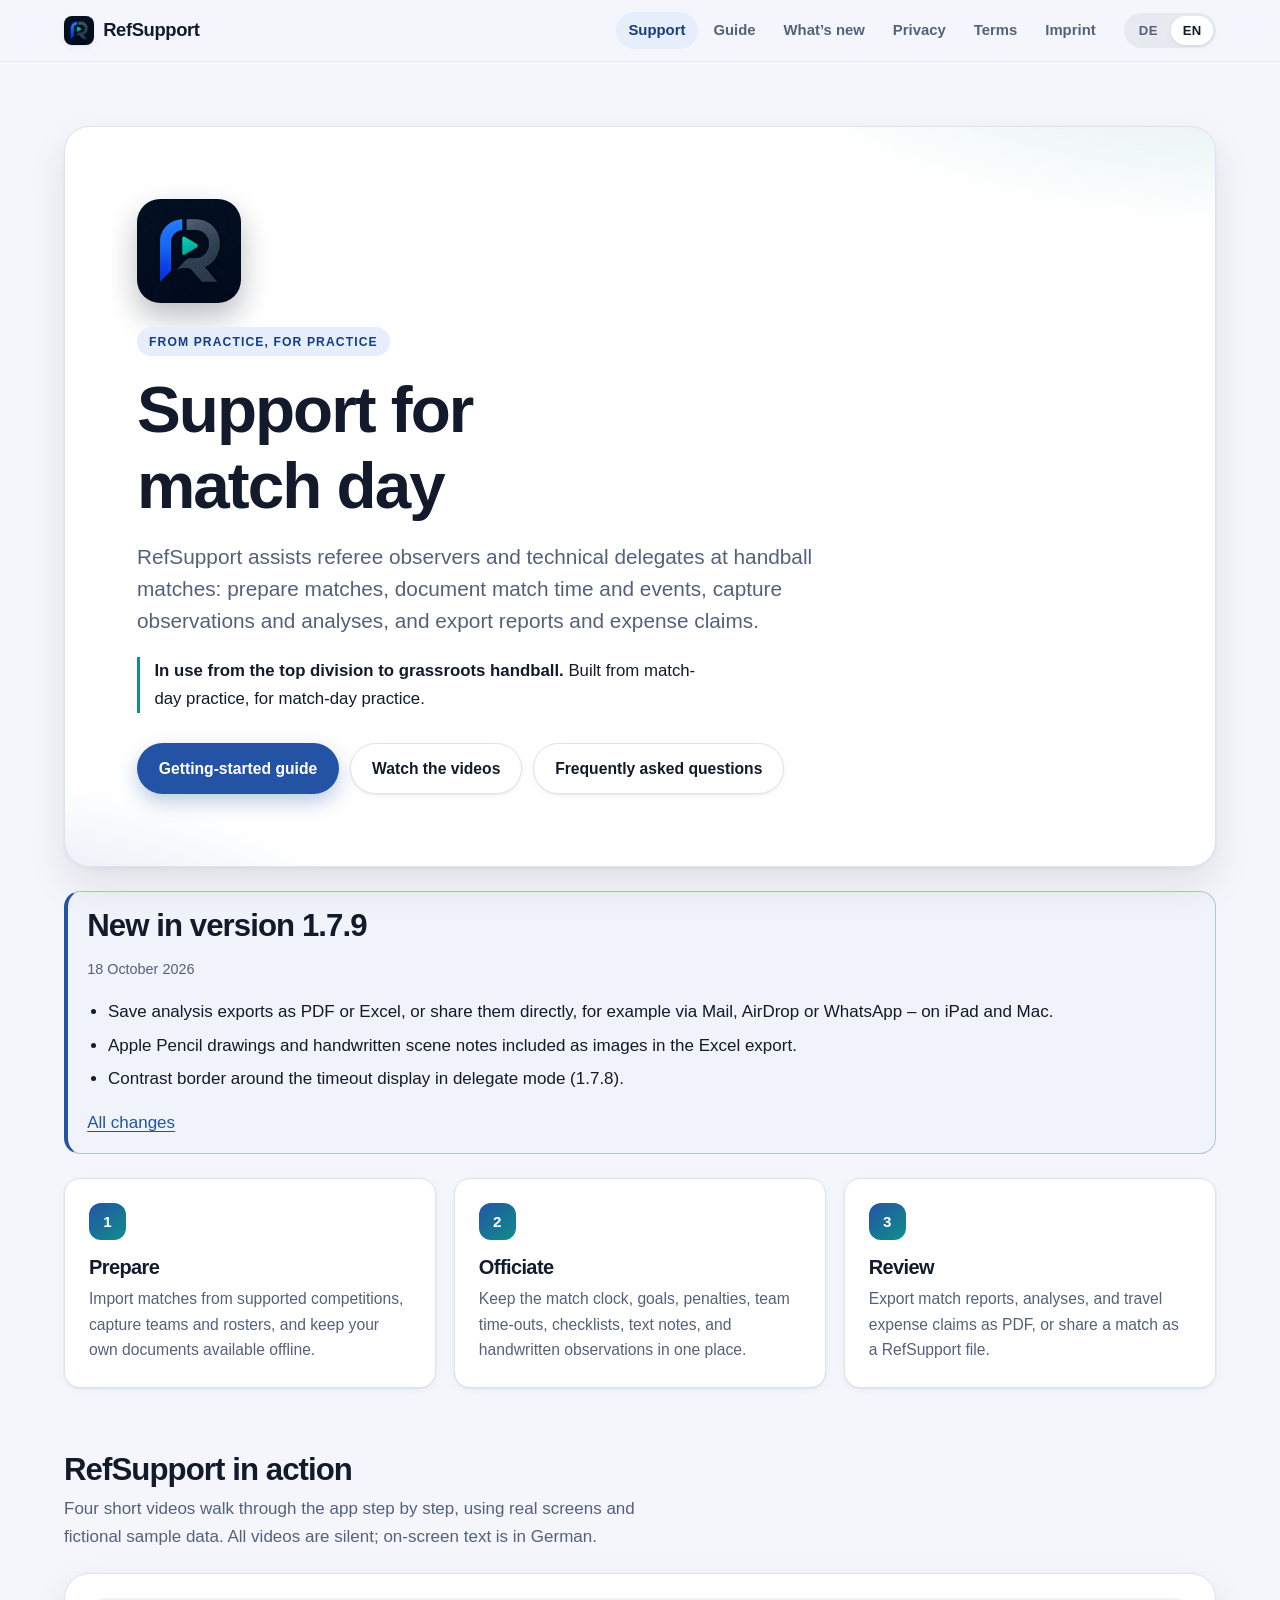
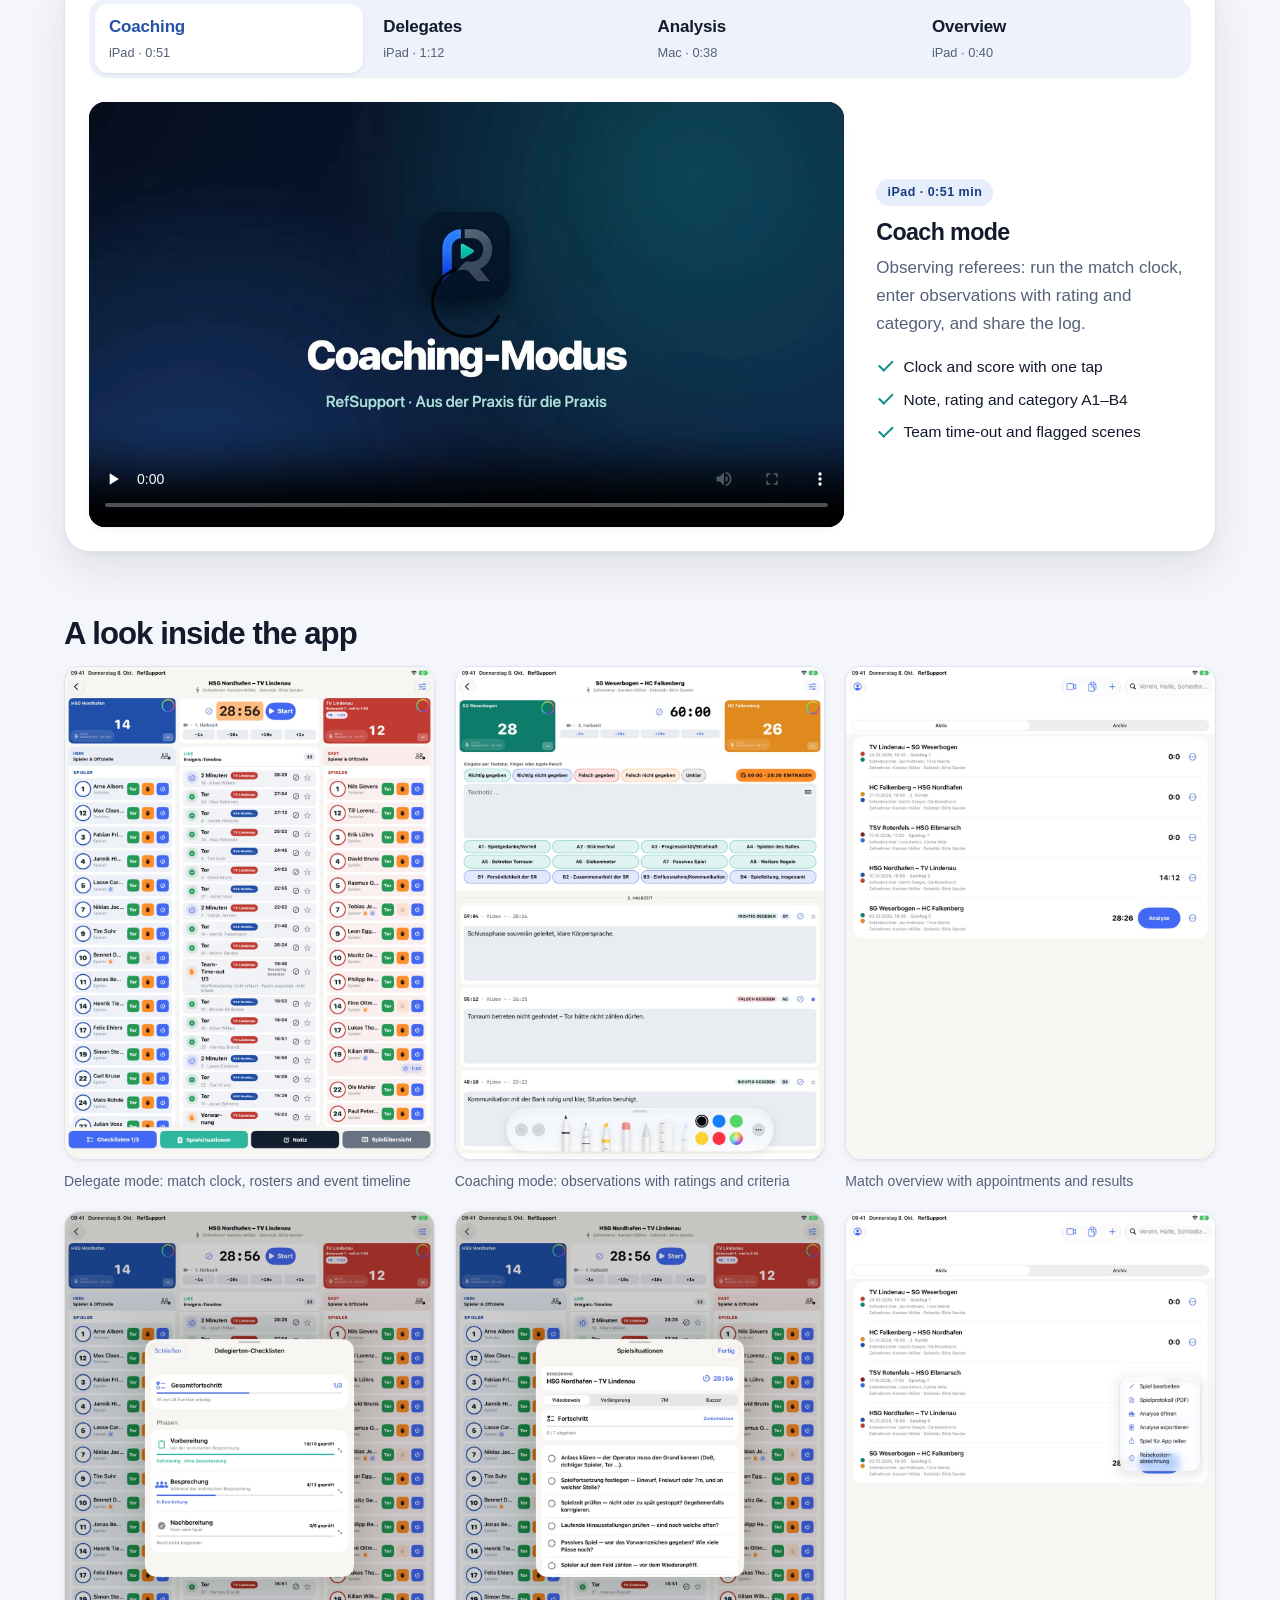
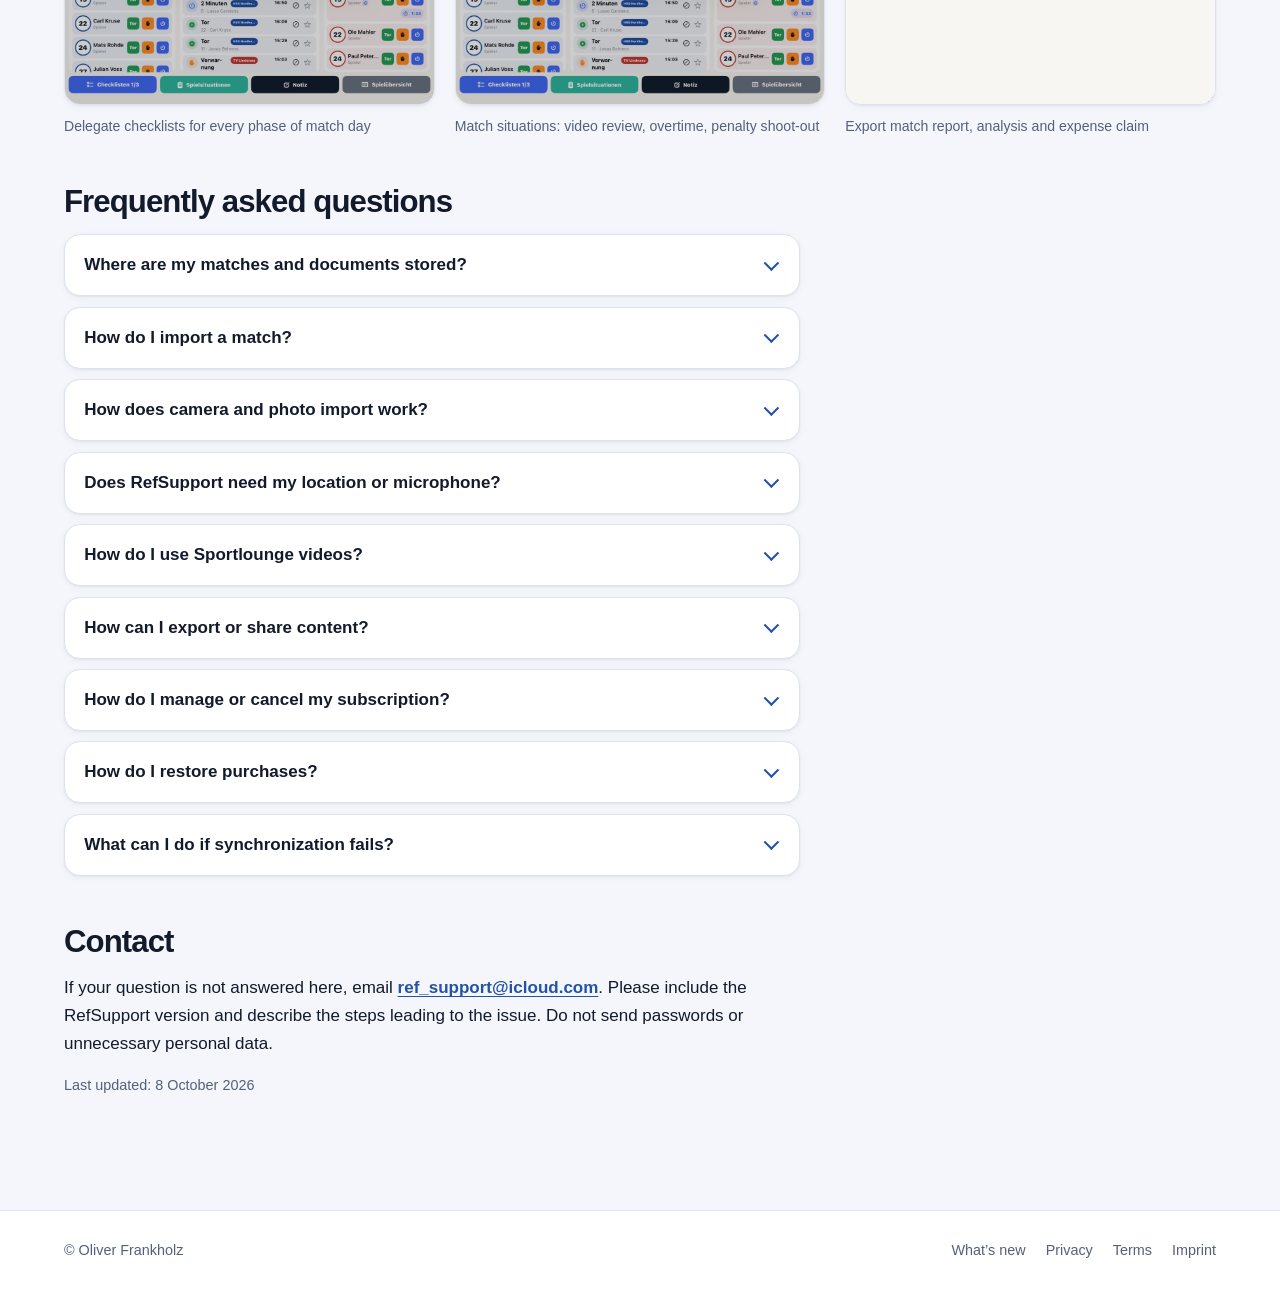
==== commit 6cd45931: "Changelog und Startseite: Versionen 1.7.8 und 1.7.9 (DE/EN) Co-Authored-By: Claude Opus 5.5 <noreply" ====
--- a/en/index.html
+++ b/en/index.html
@@ -47,13 +47,12 @@
     </section>
 
     <section class="notice release-summary" aria-labelledby="latest-version">
-      <h2 id="latest-version">New in version 1.7.7</h2>
-      <p class="meta"><time datetime="2026-10-17">17 October 2026</time></p>
+      <h2 id="latest-version">New in version 1.7.9</h2>
+      <p class="meta"><time datetime="2026-10-18">18 October 2026</time></p>
       <ul>
-        <li>More room for scene details and a resizable scene list when the video is in a separate window on Mac.</li>
-        <li>Show the analysis video from your iPad on an external display by cable or AirPlay.</li>
-        <li>Export analysis as PDF or Excel (.xlsx) with its own scene filter.</li>
-        <li>Set the duration for each match and adjust video times in analysis.</li>
+        <li>Save analysis exports as PDF or Excel, or share them directly, for example via Mail, AirDrop or WhatsApp – on iPad and Mac.</li>
+        <li>Apple Pencil drawings and handwritten scene notes included as images in the Excel export.</li>
+        <li>Contrast border around the timeout display in delegate mode (1.7.8).</li>
       </ul>
       <p><a href="changelog.html">All changes</a></p>
     </section>
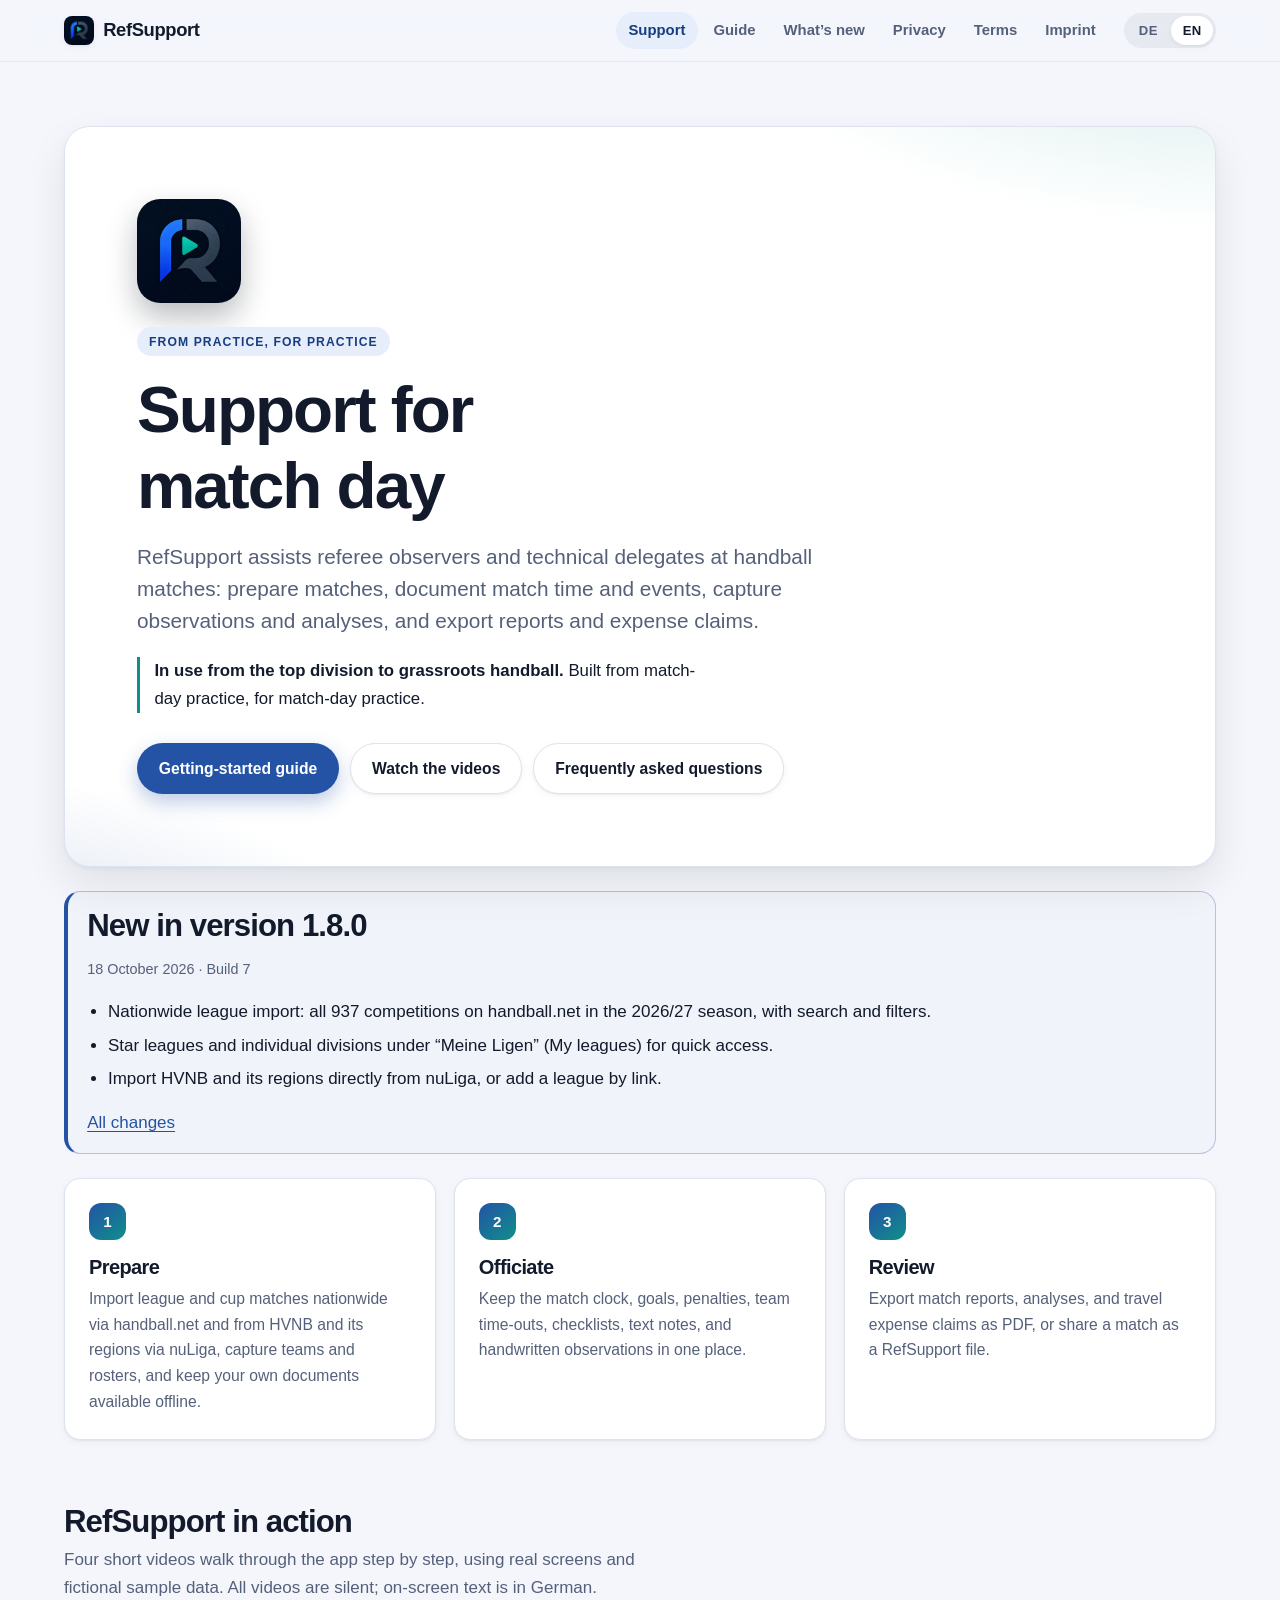
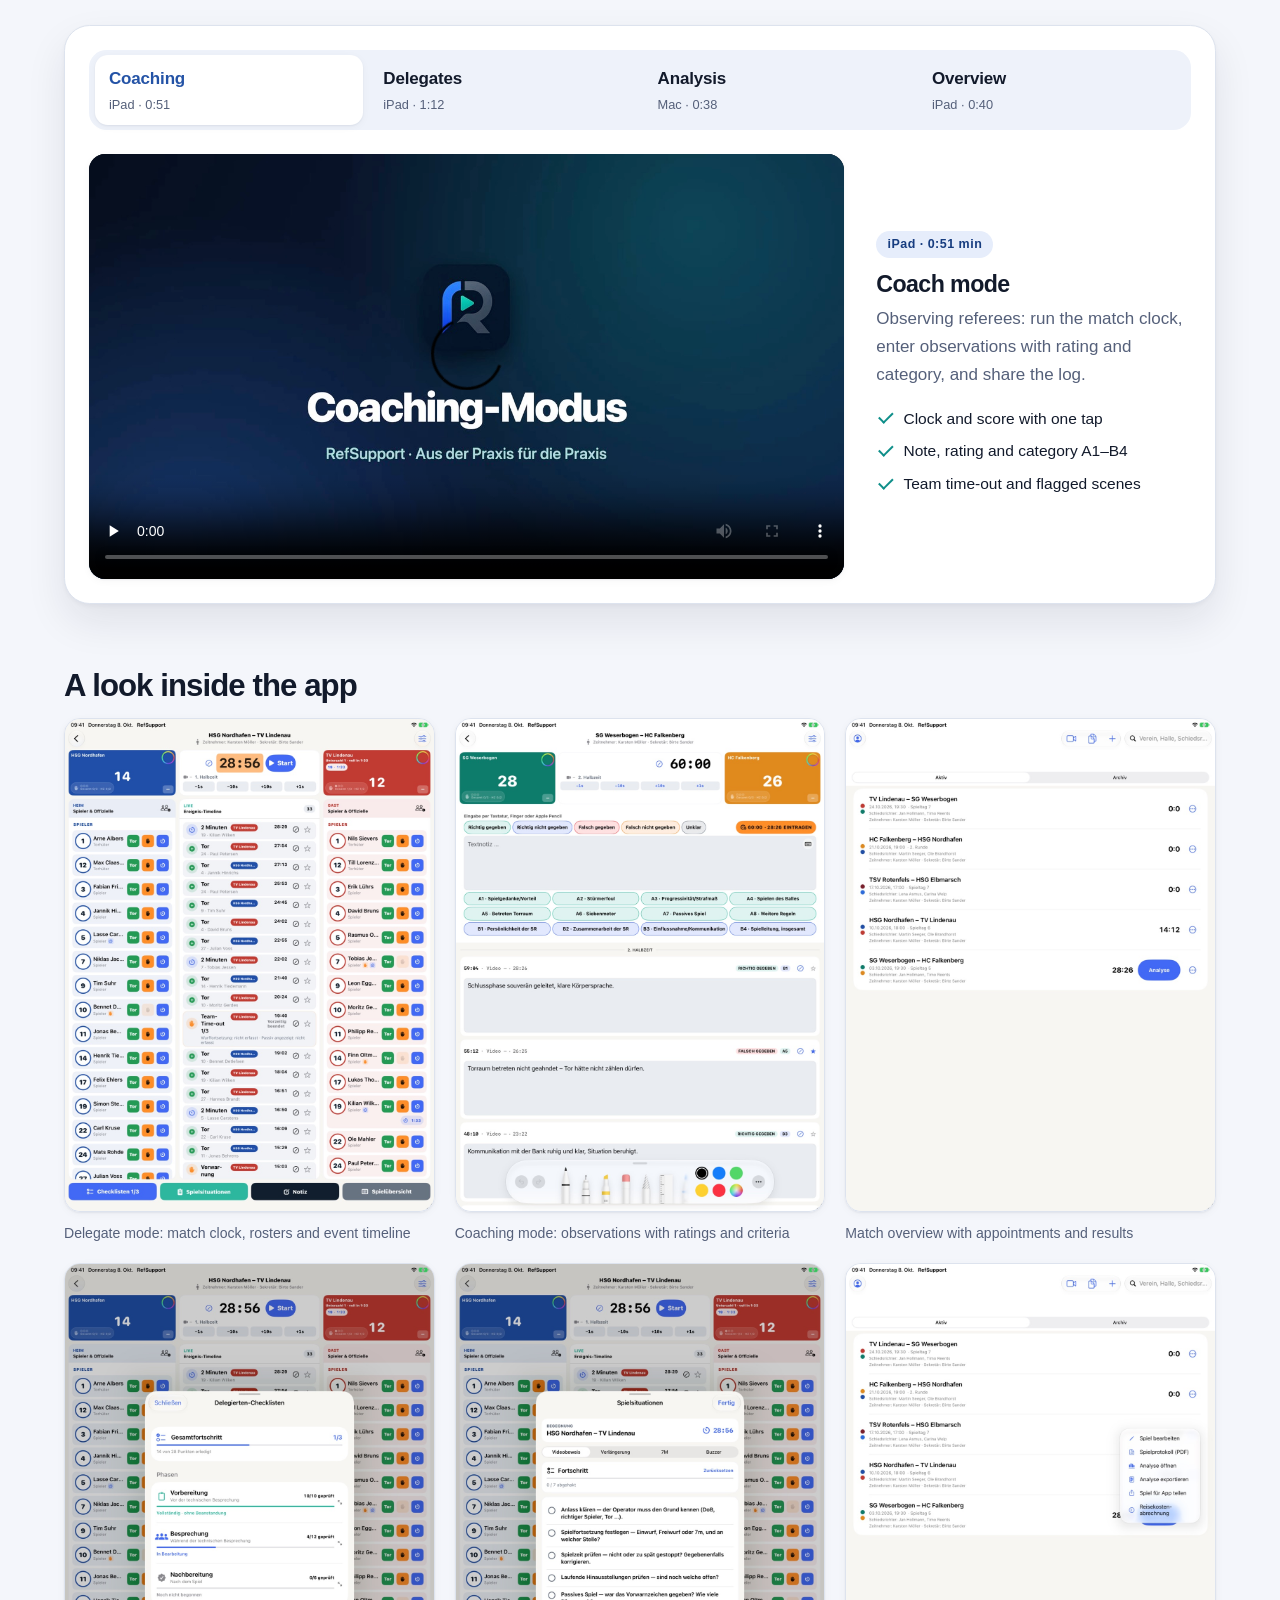
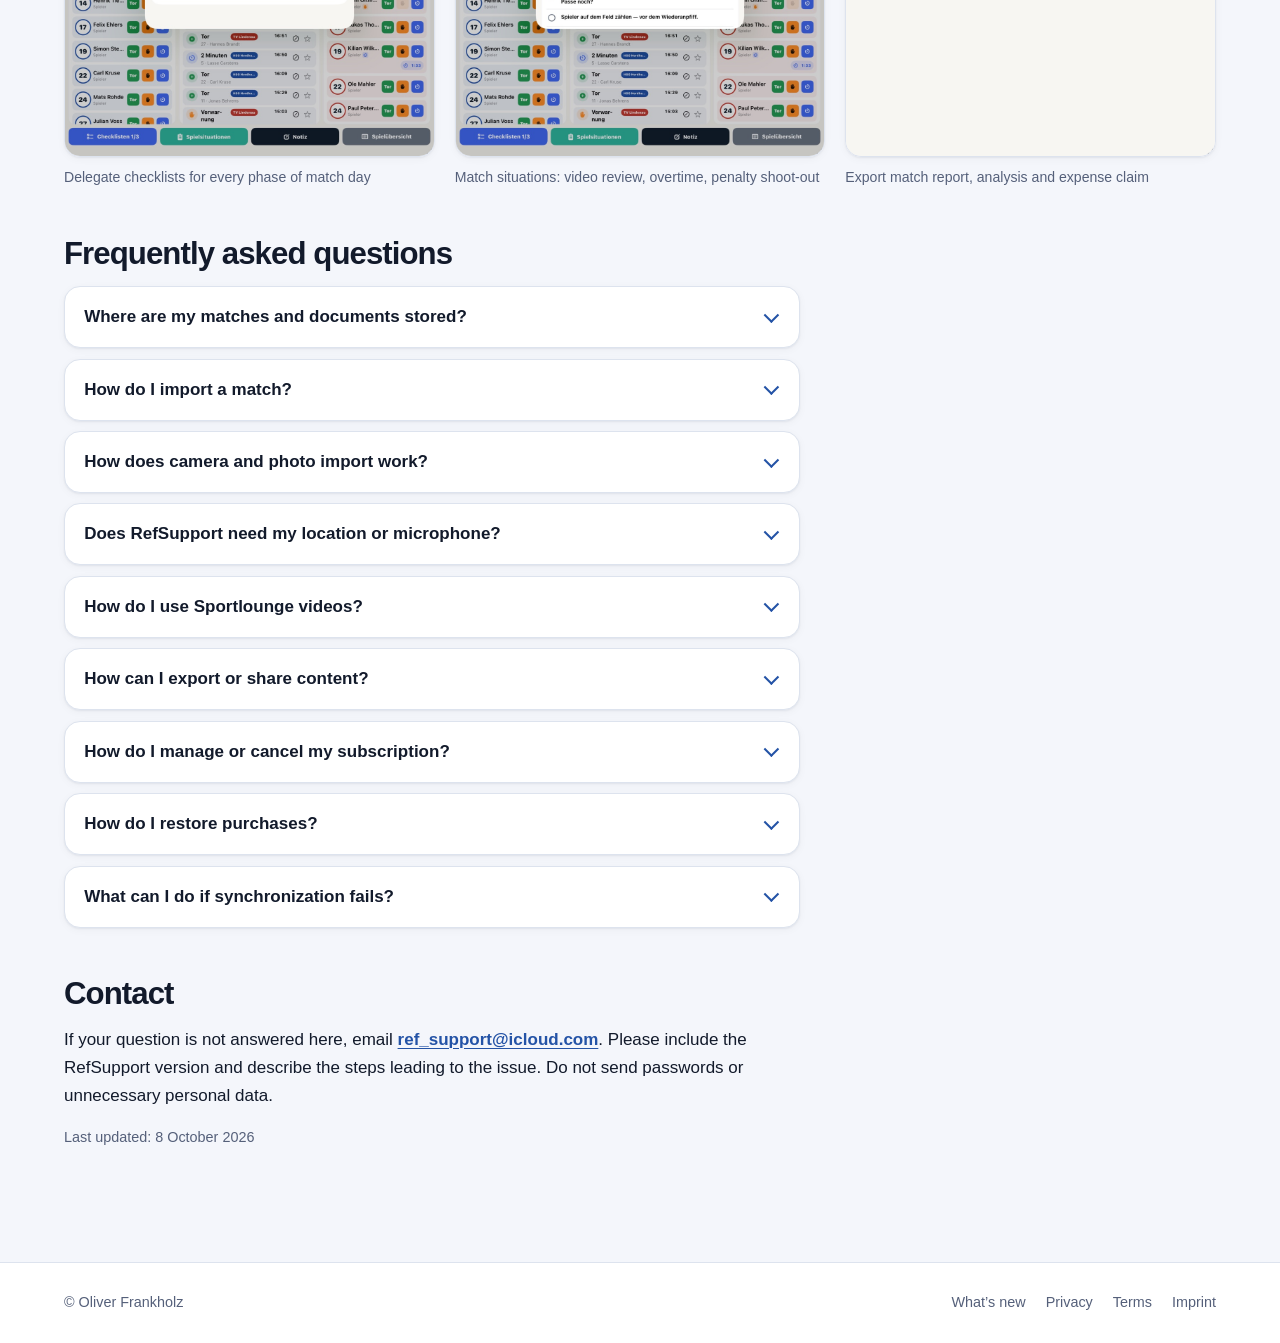
==== commit f2d82fa0: "Version 1.8.0: Liga-Import für alle Verbandsligen (DE/EN) Changelog, Startseite und Anleitung zum er" ====
--- a/en/index.html
+++ b/en/index.html
@@ -47,12 +47,12 @@
     </section>
 
     <section class="notice release-summary" aria-labelledby="latest-version">
-      <h2 id="latest-version">New in version 1.7.9</h2>
-      <p class="meta"><time datetime="2026-10-18">18 October 2026</time></p>
+      <h2 id="latest-version">New in version 1.8.0</h2>
+      <p class="meta"><time datetime="2026-10-18">18 October 2026</time> · Build 7</p>
       <ul>
-        <li>Save analysis exports as PDF or Excel, or share them directly, for example via Mail, AirDrop or WhatsApp – on iPad and Mac.</li>
-        <li>Apple Pencil drawings and handwritten scene notes included as images in the Excel export.</li>
-        <li>Contrast border around the timeout display in delegate mode (1.7.8).</li>
+        <li>Nationwide league import: all 937 competitions on handball.net in the 2026/27 season, with search and filters.</li>
+        <li>Star leagues and individual divisions under “Meine Ligen” (My leagues) for quick access.</li>
+        <li>Import HVNB and its regions directly from nuLiga, or add a league by link.</li>
       </ul>
       <p><a href="changelog.html">All changes</a></p>
     </section>
@@ -60,7 +60,7 @@
     <section class="cards" aria-label="Feature overview">
       <article class="card">
         <h2>Prepare</h2>
-        <p>Import matches from supported competitions, capture teams and rosters, and keep your own documents available offline.</p>
+        <p>Import league and cup matches nationwide via handball.net and from HVNB and its regions via nuLiga, capture teams and rosters, and keep your own documents available offline.</p>
       </article>
       <article class="card">
         <h2>Officiate</h2>
@@ -205,7 +205,7 @@
         </details>
         <details>
           <summary>How do I import a match?</summary>
-          <p>From the match overview, you can select supported competitions from handball.net, the HBL/Sportradar source, and the HBF source. You can also create a match manually or open a shared <code>.refsupportgame</code> file. Network imports are cached locally and may include teams, venues, officials, logos, and photos depending on the source.</p>
+          <p>Choose “Aus Liga importieren” (Import from league): “Meine Ligen” (My leagues), “Bundesweit” (Nationwide) or “Weitere Ligen” (More leagues) lead to competitions on handball.net and to HVNB and its regions directly from nuLiga. Browse leagues or add one by link. The season is selected automatically. You can also create a match manually or open a shared <code>.refsupportgame</code> file. Downloaded fixtures remain available offline. <a href="guide.html#create-match">See the steps in the guide</a></p>
         </details>
         <details>
           <summary>How does camera and photo import work?</summary>
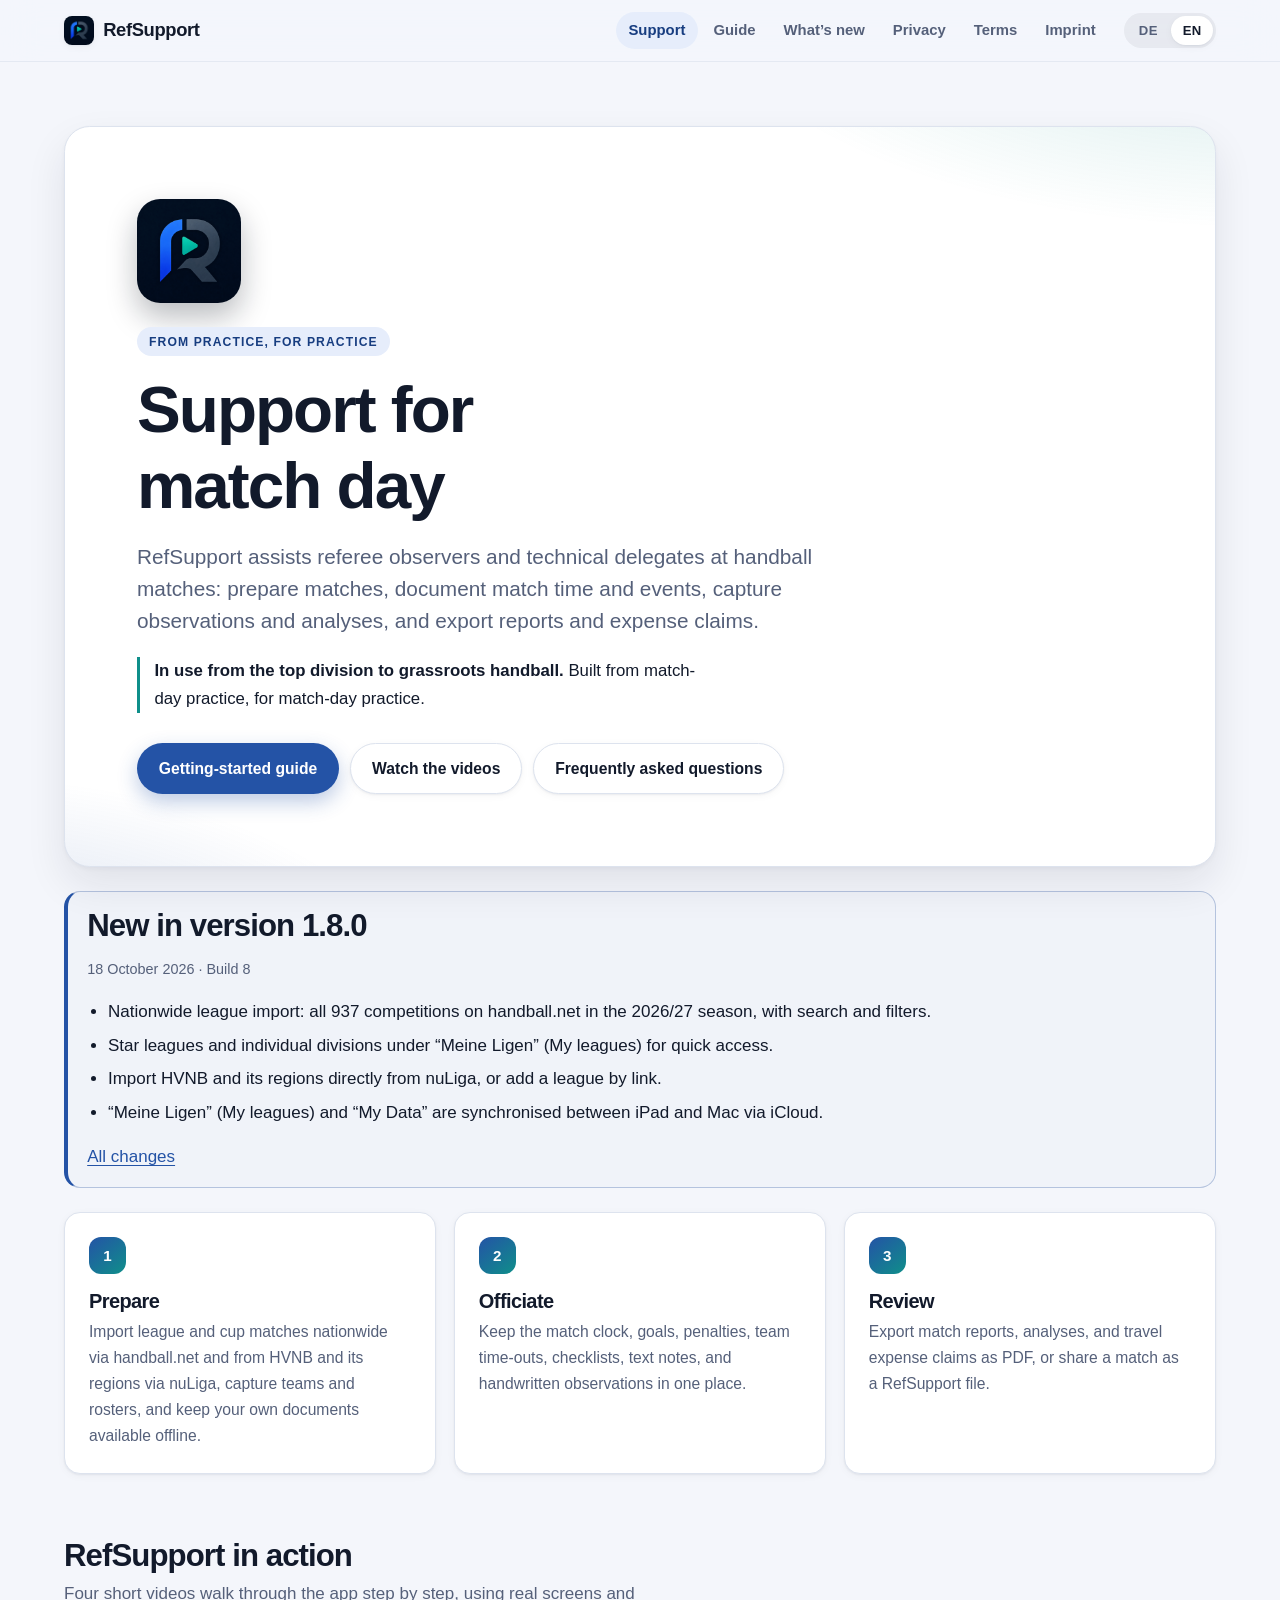
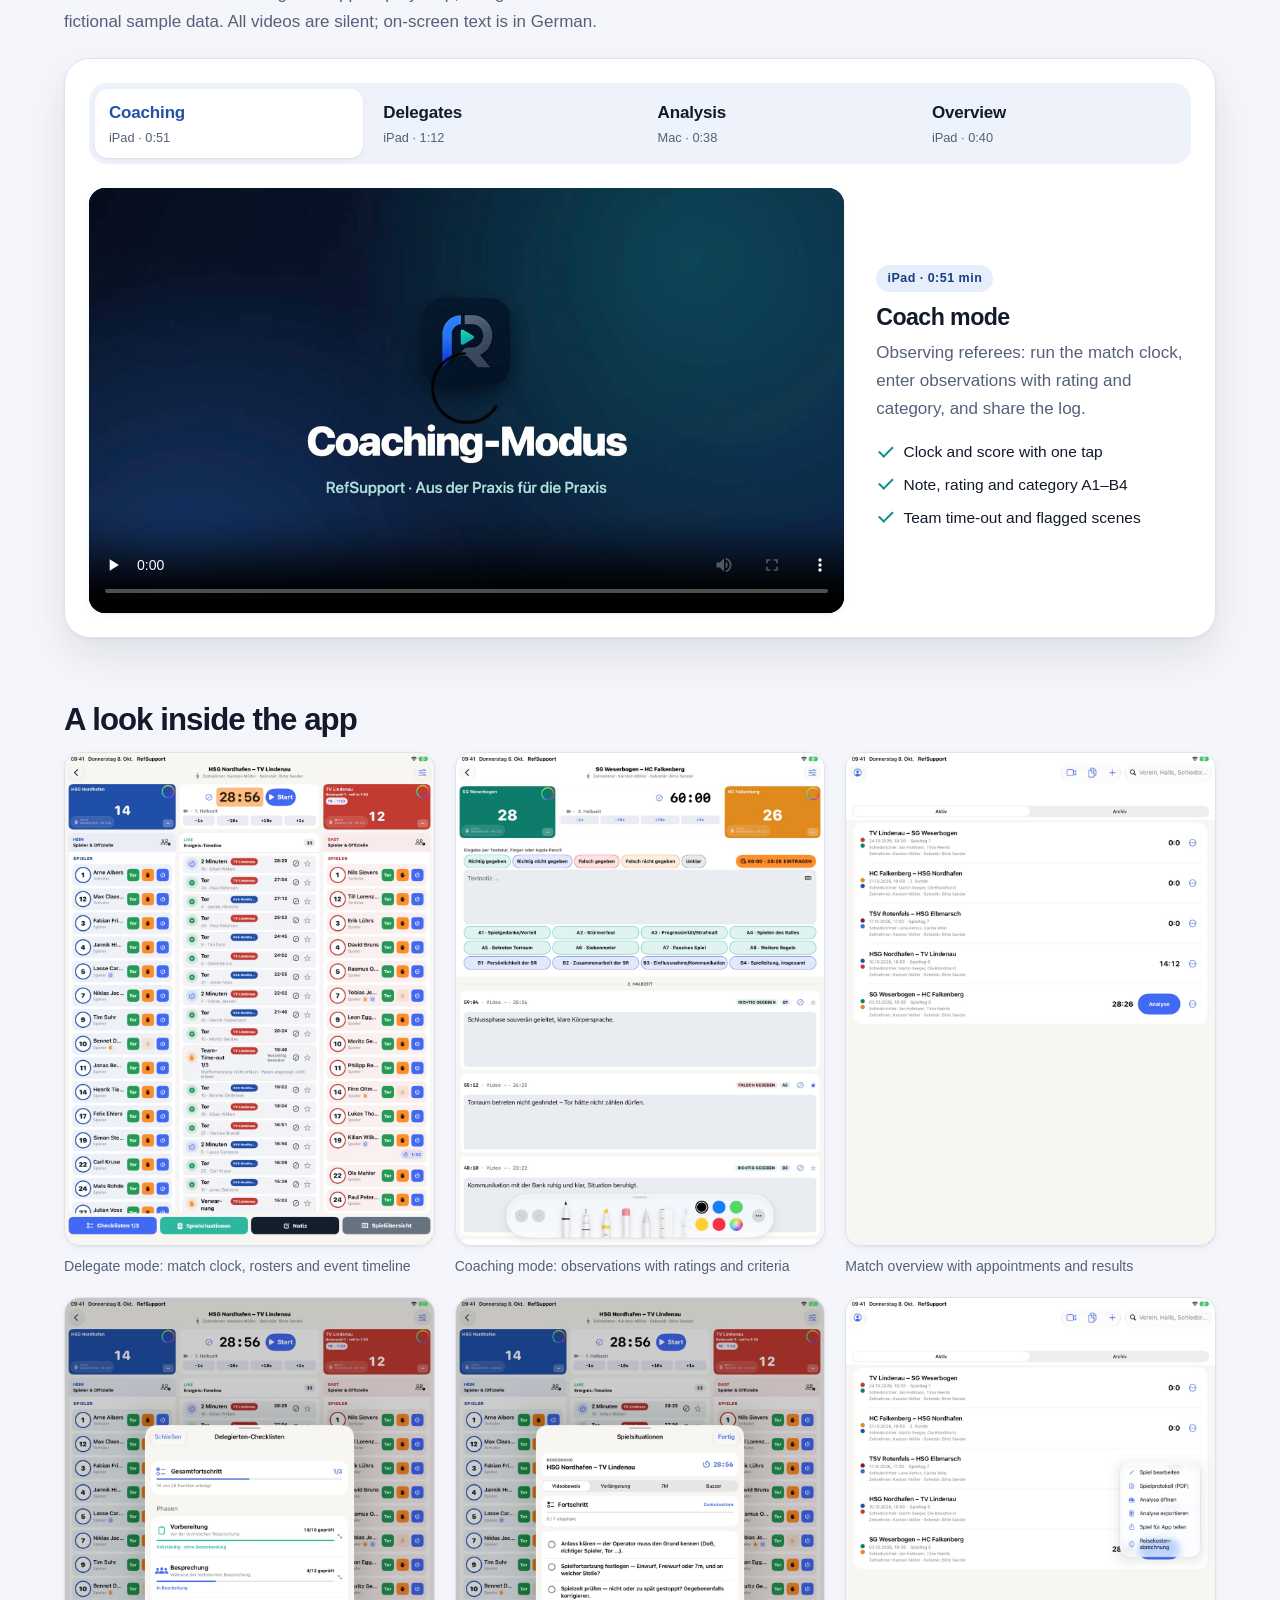
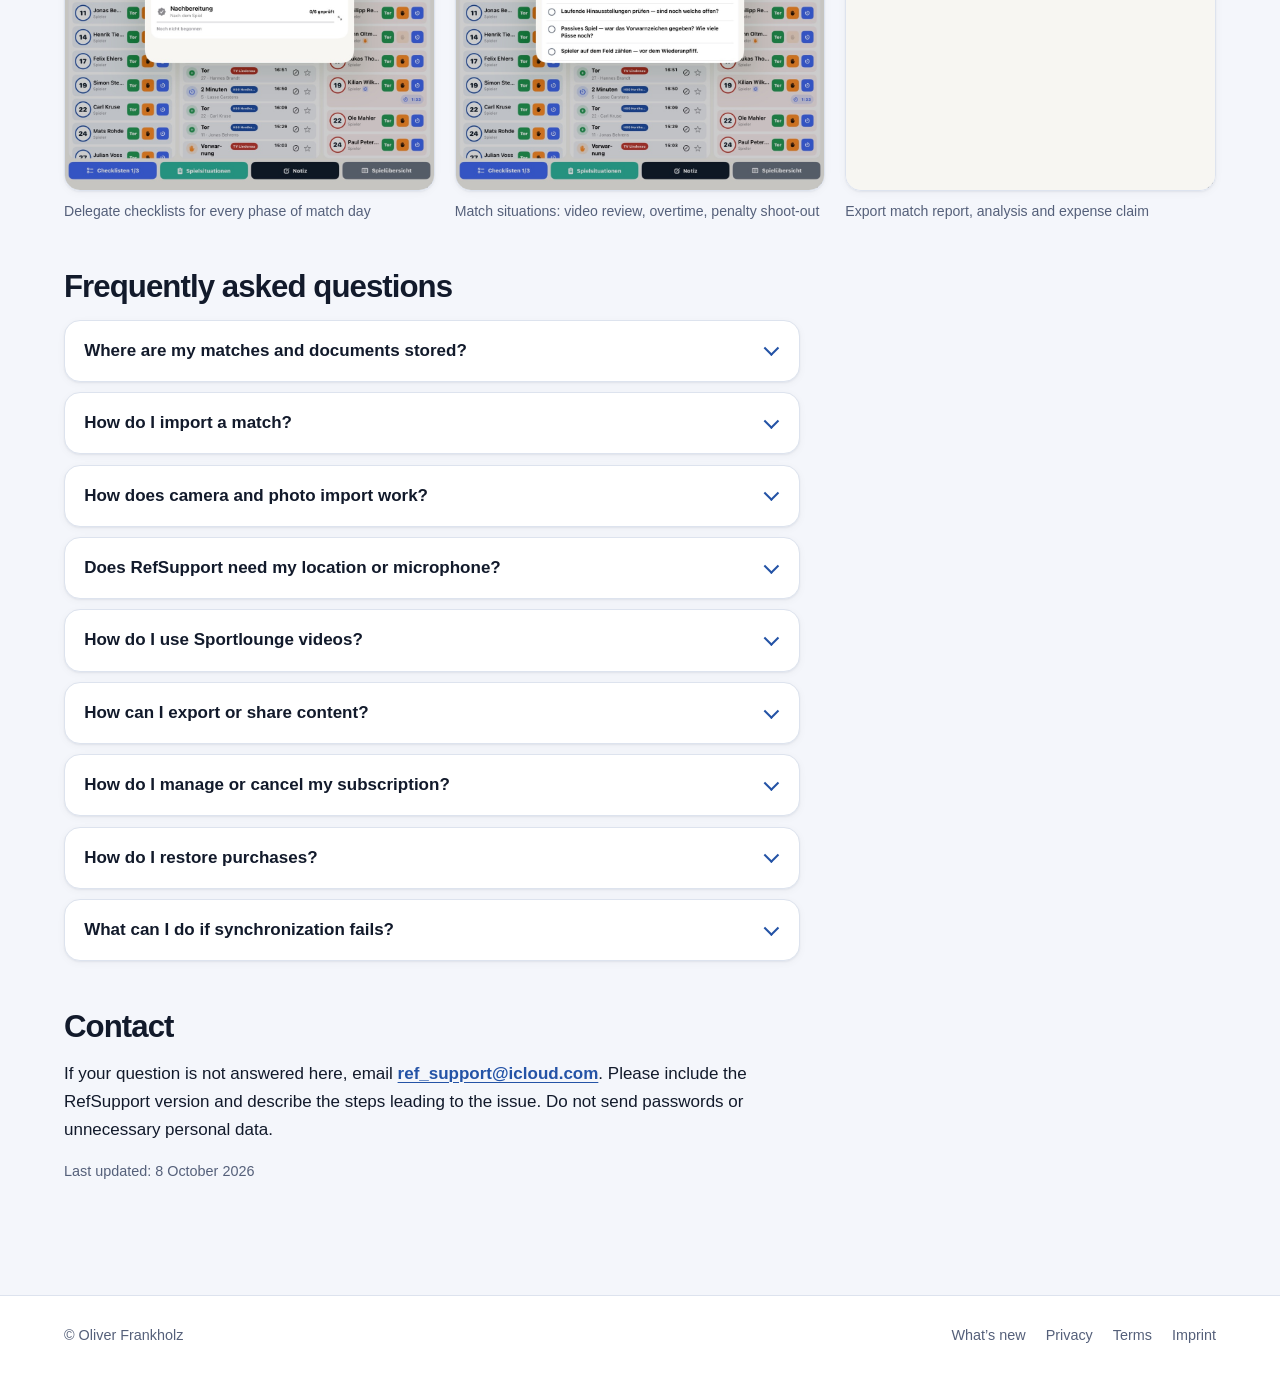
==== commit c04e6d40: "Version 1.8.0 Build 8: iCloud-Sync für Meine Ligen und Meine Daten (DE/EN) Changelog und Startseite " ====
--- a/en/index.html
+++ b/en/index.html
@@ -48,11 +48,12 @@
 
     <section class="notice release-summary" aria-labelledby="latest-version">
       <h2 id="latest-version">New in version 1.8.0</h2>
-      <p class="meta"><time datetime="2026-10-18">18 October 2026</time> · Build 7</p>
+      <p class="meta"><time datetime="2026-10-18">18 October 2026</time> · Build 8</p>
       <ul>
         <li>Nationwide league import: all 937 competitions on handball.net in the 2026/27 season, with search and filters.</li>
         <li>Star leagues and individual divisions under “Meine Ligen” (My leagues) for quick access.</li>
         <li>Import HVNB and its regions directly from nuLiga, or add a league by link.</li>
+        <li>“Meine Ligen” (My leagues) and “My Data” are synchronised between iPad and Mac via iCloud.</li>
       </ul>
       <p><a href="changelog.html">All changes</a></p>
     </section>
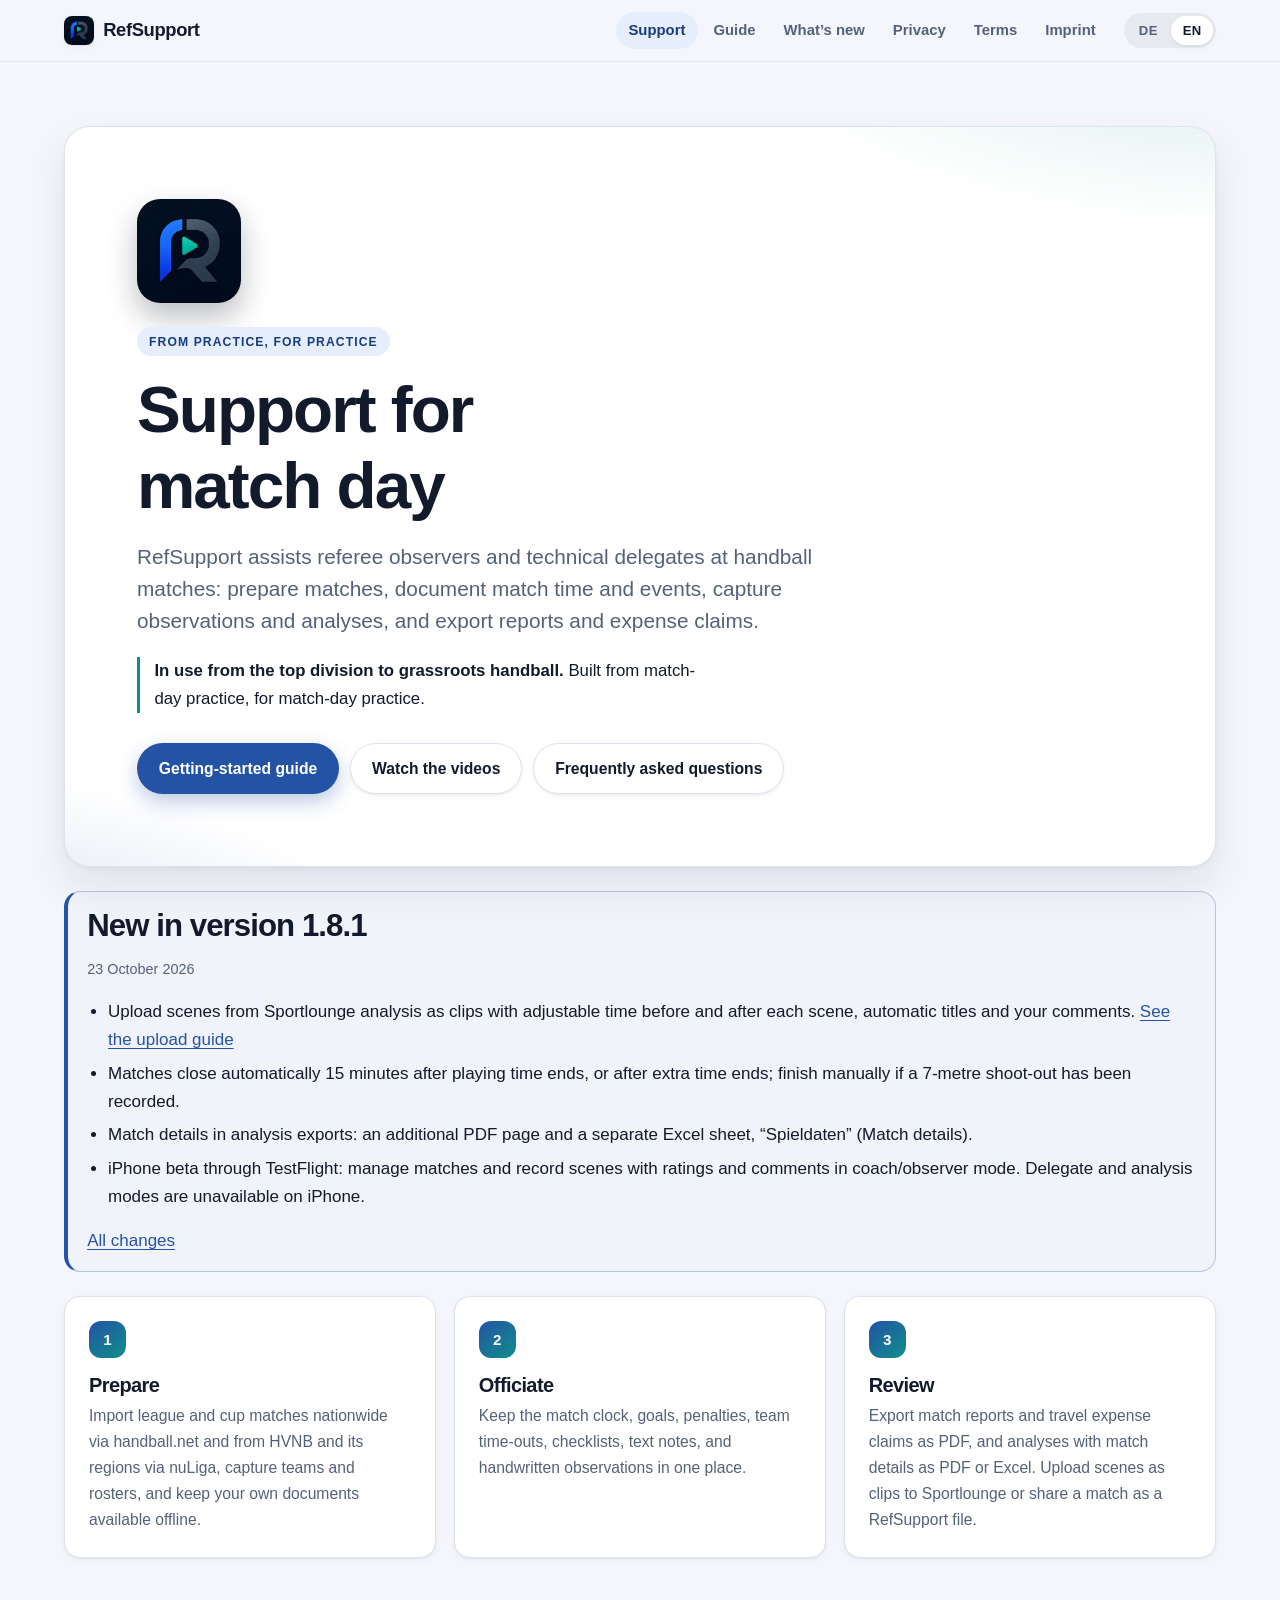
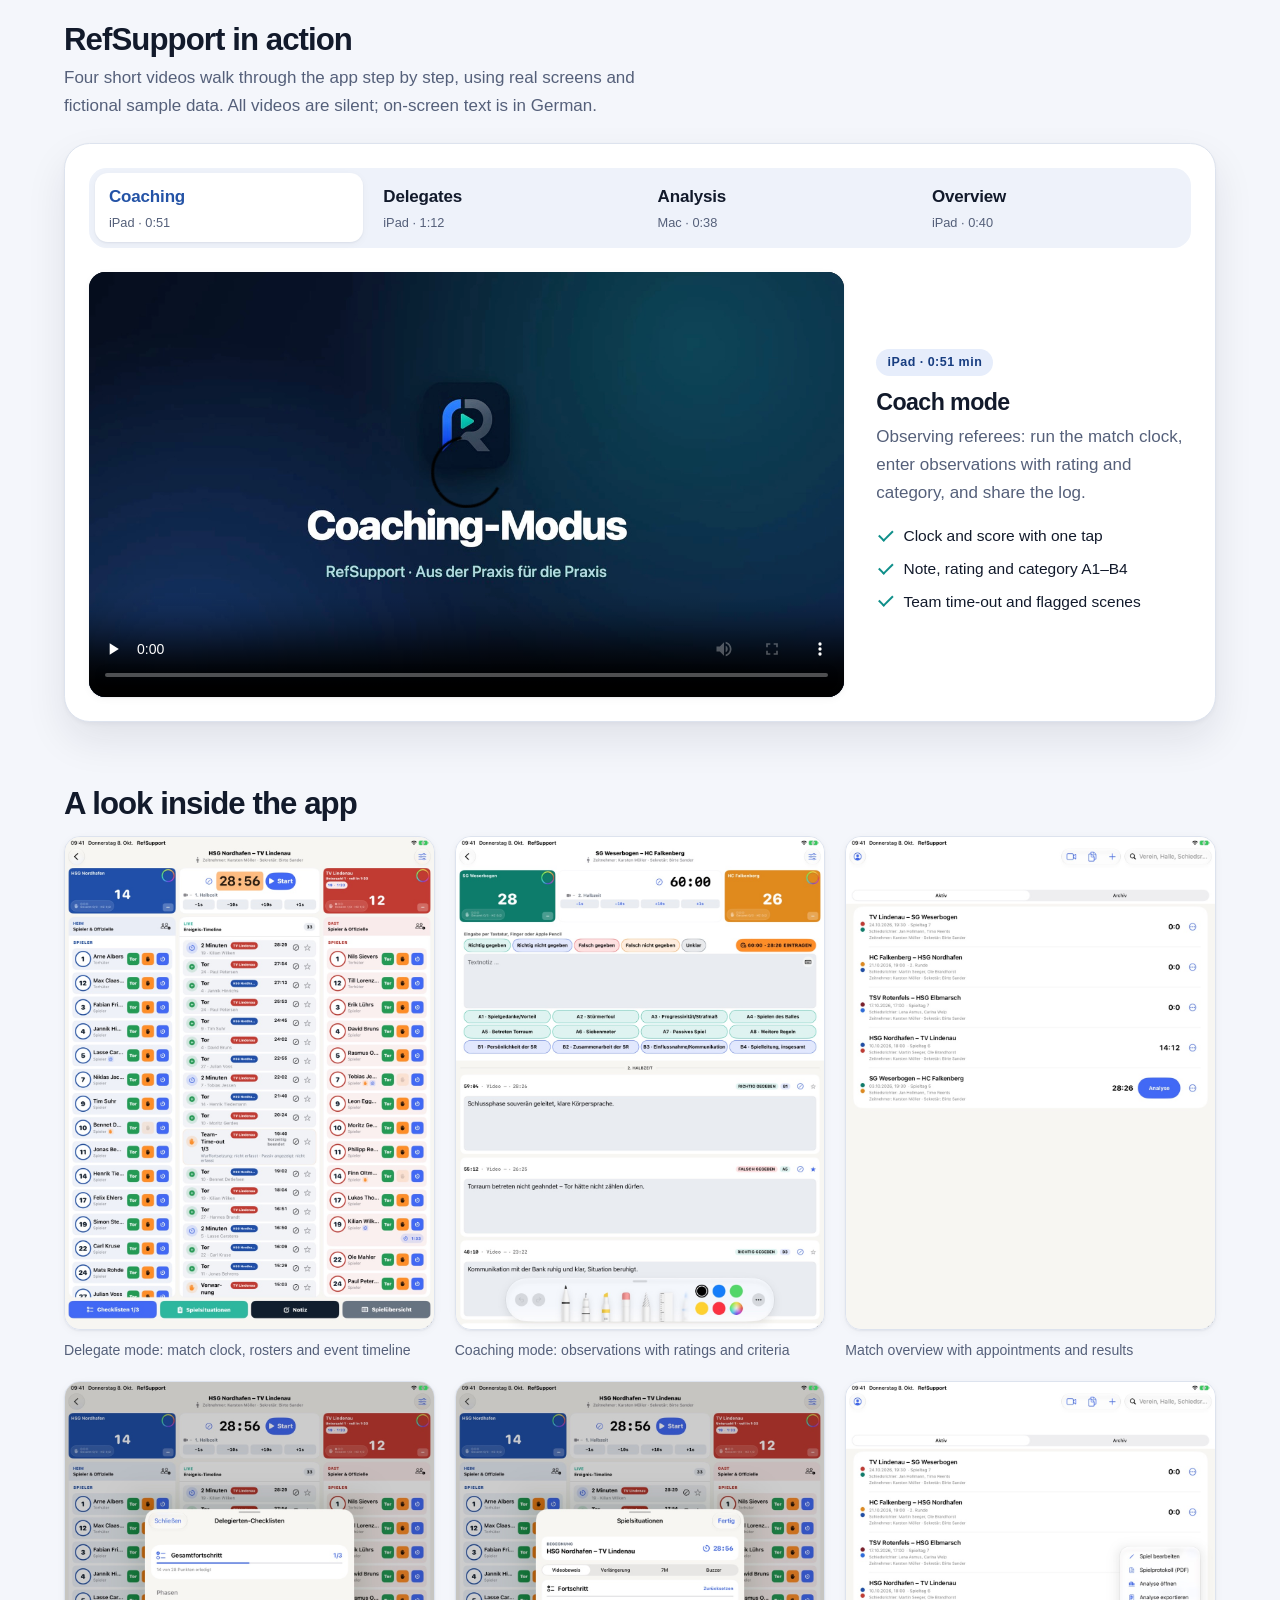
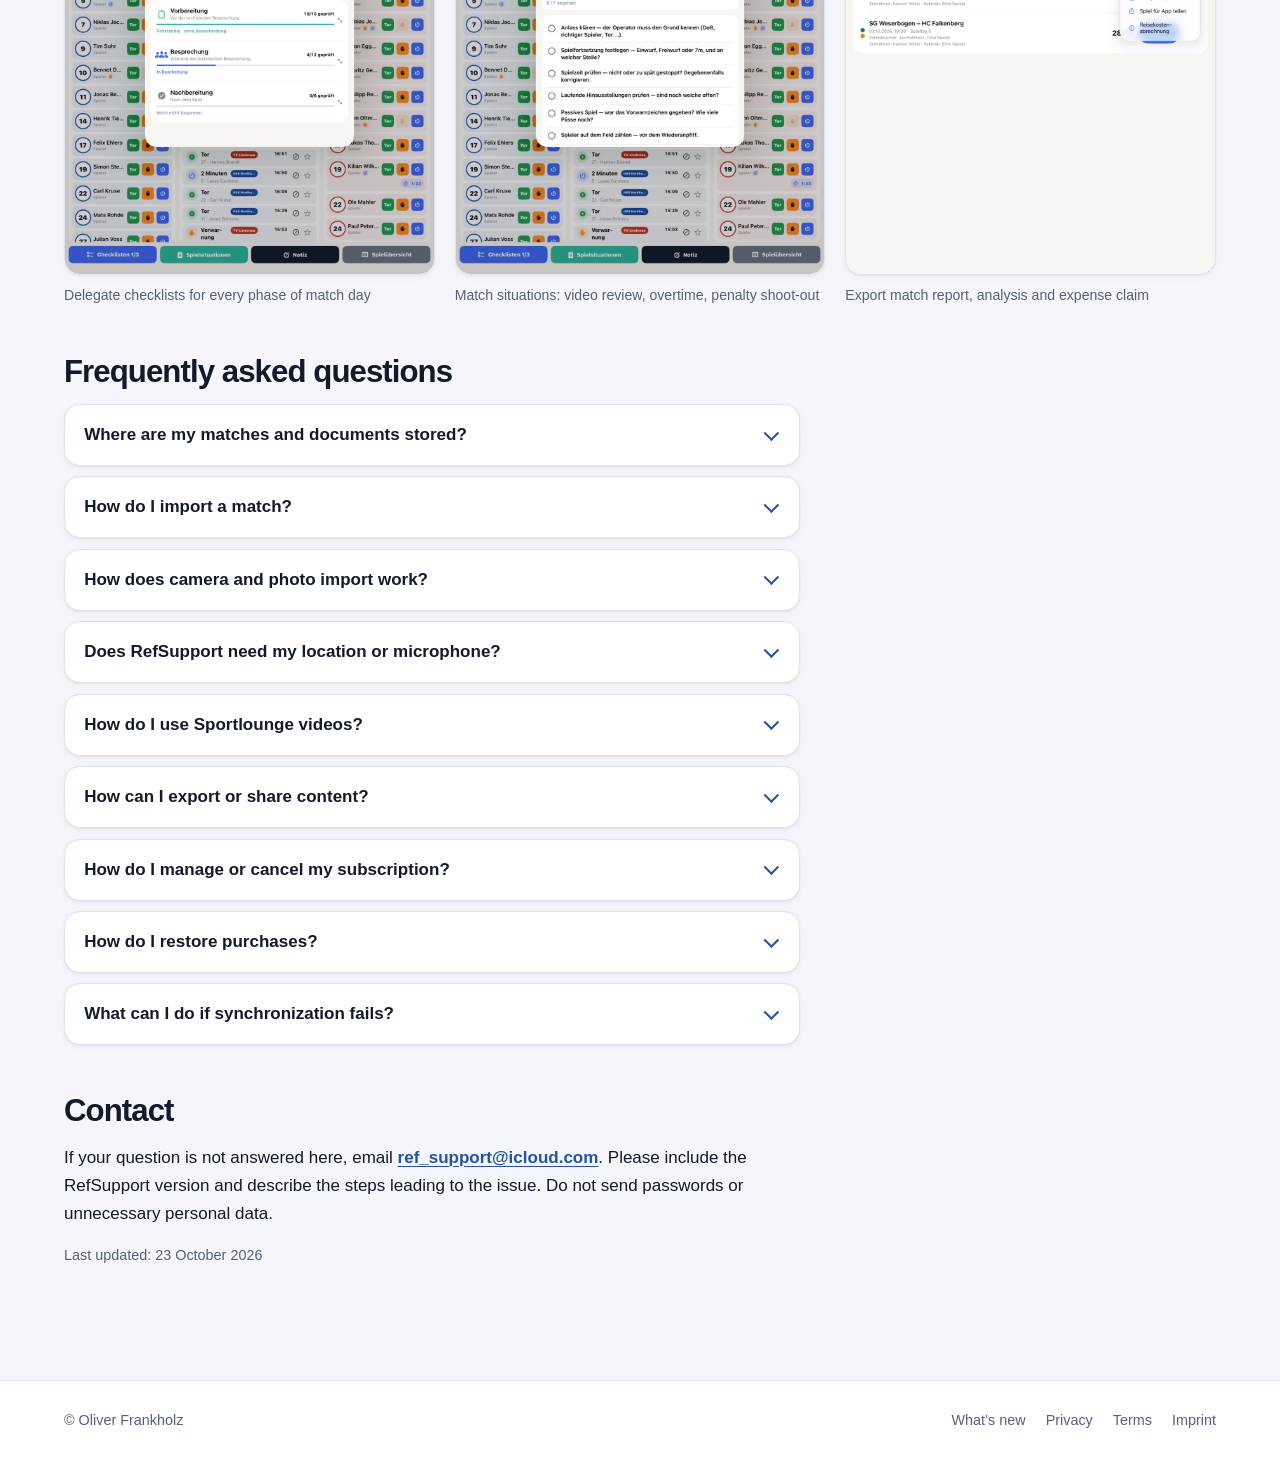
==== commit a250da79: "Version 1.8.1: Sportlounge-Upload, automatisches Spielende, Spieldaten im Export, iPhone-Beta (DE/EN" ====
--- a/en/index.html
+++ b/en/index.html
@@ -47,13 +47,13 @@
     </section>
 
     <section class="notice release-summary" aria-labelledby="latest-version">
-      <h2 id="latest-version">New in version 1.8.0</h2>
-      <p class="meta"><time datetime="2026-10-18">18 October 2026</time> · Build 8</p>
+      <h2 id="latest-version">New in version 1.8.1</h2>
+      <p class="meta"><time datetime="2026-10-23">23 October 2026</time></p>
       <ul>
-        <li>Nationwide league import: all 937 competitions on handball.net in the 2026/27 season, with search and filters.</li>
-        <li>Star leagues and individual divisions under “Meine Ligen” (My leagues) for quick access.</li>
-        <li>Import HVNB and its regions directly from nuLiga, or add a league by link.</li>
-        <li>“Meine Ligen” (My leagues) and “My Data” are synchronised between iPad and Mac via iCloud.</li>
+        <li>Upload scenes from Sportlounge analysis as clips with adjustable time before and after each scene, automatic titles and your comments. <a href="guide.html#sportlounge-upload">See the upload guide</a></li>
+        <li>Matches close automatically 15 minutes after playing time ends, or after extra time ends; finish manually if a 7-metre shoot-out has been recorded.</li>
+        <li>Match details in analysis exports: an additional PDF page and a separate Excel sheet, “Spieldaten” (Match details).</li>
+        <li>iPhone beta through TestFlight: manage matches and record scenes with ratings and comments in coach/observer mode. Delegate and analysis modes are unavailable on iPhone.</li>
       </ul>
       <p><a href="changelog.html">All changes</a></p>
     </section>
@@ -69,7 +69,7 @@
       </article>
       <article class="card">
         <h2>Review</h2>
-        <p>Export match reports, analyses, and travel expense claims as PDF, or share a match as a RefSupport file.</p>
+        <p>Export match reports and travel expense claims as PDF, and analyses with match details as PDF or Excel. Upload scenes as clips to Sportlounge or share a match as a RefSupport file.</p>
       </article>
     </section>
 
@@ -218,11 +218,11 @@
         </details>
         <details>
           <summary>How do I use Sportlounge videos?</summary>
-          <p>This feature is optional. Sign in with your Sportlounge account and enter the relevant game ID or Sportlounge link for the match. If “Stay signed in” is enabled, RefSupport stores your email address, password, club ID, and access token in the local Apple Keychain. Video and event data is loaded directly from Sportlounge.</p>
+          <p>This feature is optional. Sign in with your Sportlounge account and enter the relevant game ID or Sportlounge link for the match. If “Stay signed in” is enabled, RefSupport stores your email address, password, club ID, and access token in the local Apple Keychain. Video and event data is loaded directly from Sportlounge. Use the cloud with an upward arrow in analysis to upload selected scenes as clips with titles and comments to Sportlounge. <a href="guide.html#sportlounge-upload">See the upload guide</a></p>
         </details>
         <details>
           <summary>How can I export or share content?</summary>
-          <p>You can export match reports, analysis reports, and expense claims as PDFs, a delegate summary as text, and complete matches as <code>.refsupportgame</code> files through the system share sheet. Your choice in the share sheet determines the recipient.</p>
+          <p>You can export match reports and expense claims as PDFs, analysis reports with match details as PDF or Excel, a delegate summary as text, and complete matches as <code>.refsupportgame</code> files through the system share sheet. Your choice in the share sheet determines the recipient.</p>
         </details>
         <details>
           <summary>How do I manage or cancel my subscription?</summary>
@@ -240,7 +240,7 @@
 
       <h2>Contact</h2>
       <p>If your question is not answered here, email <strong><a href="mailto:ref_support@icloud.com">ref_support@icloud.com</a></strong>. Please include the RefSupport version and describe the steps leading to the issue. Do not send passwords or unnecessary personal data.</p>
-      <p class="meta">Last updated: 8 October 2026</p>
+      <p class="meta">Last updated: 23 October 2026</p>
     </section>
   </main>
 
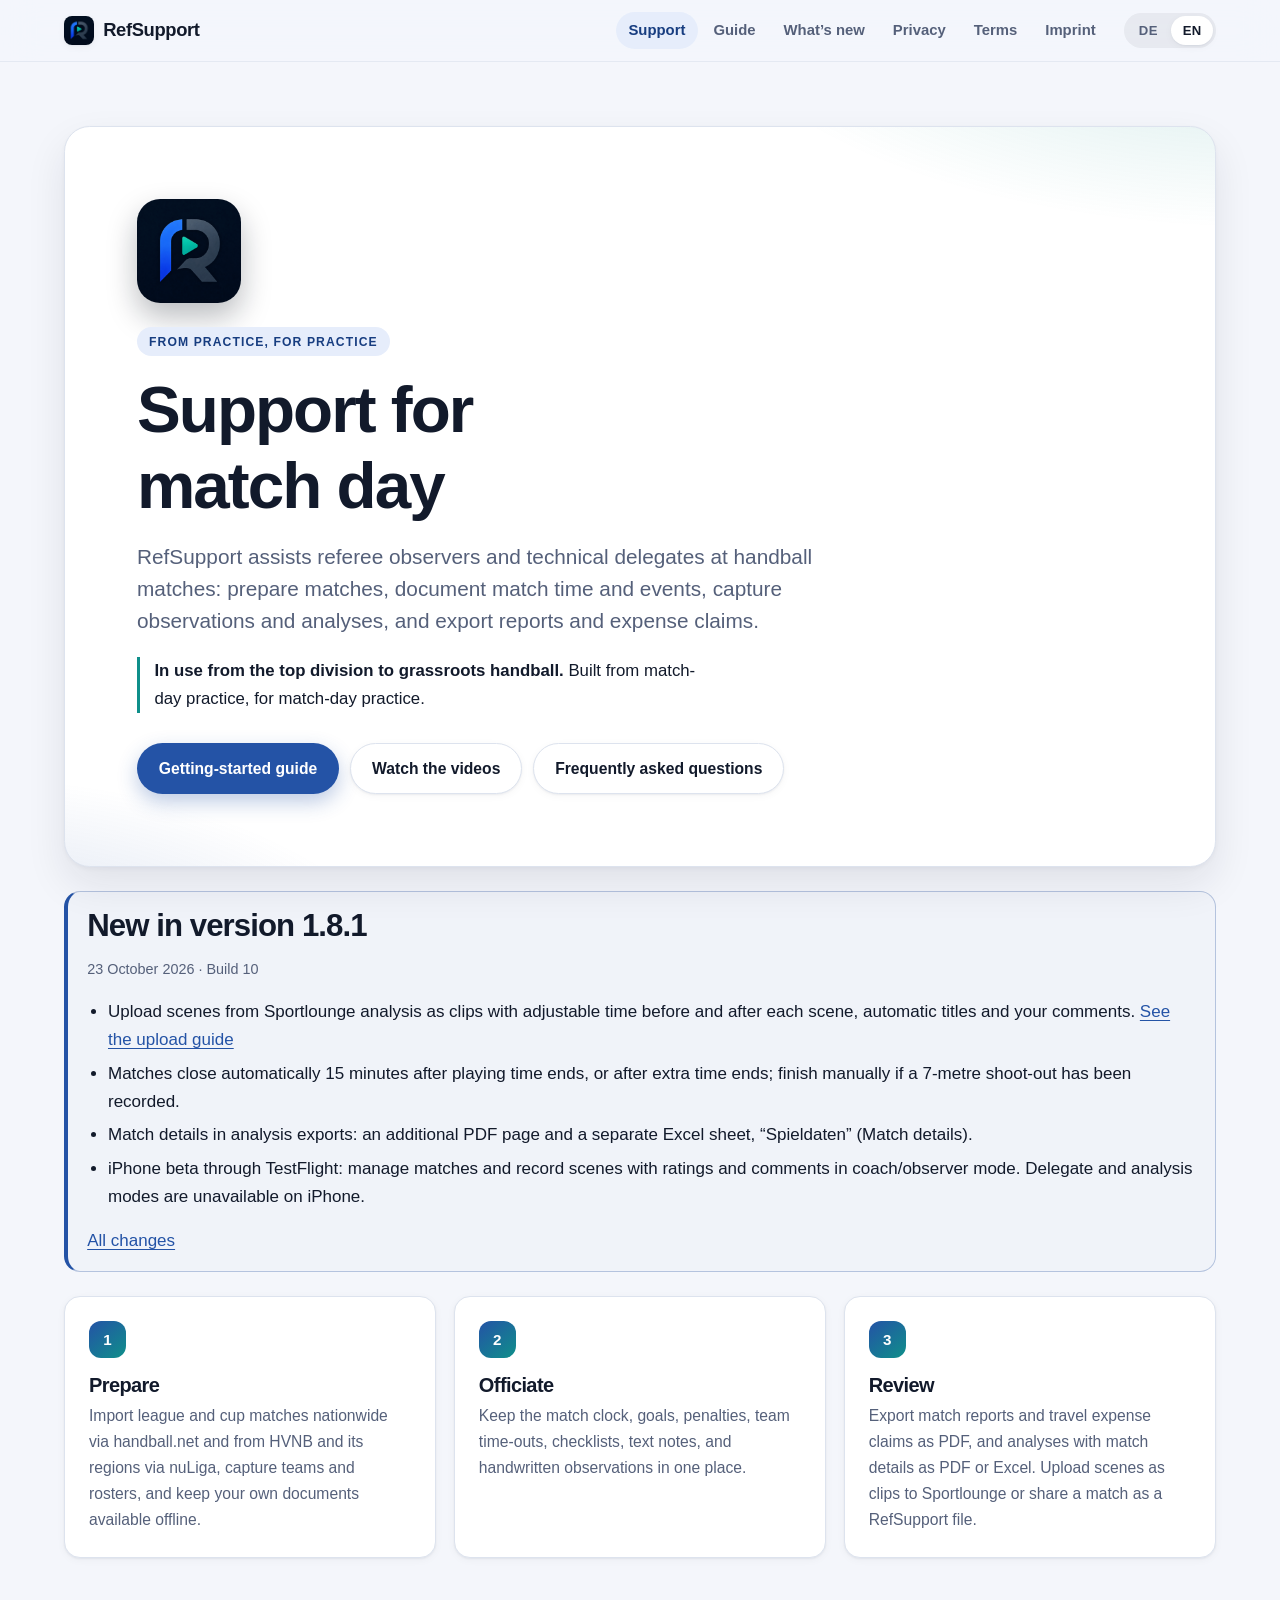
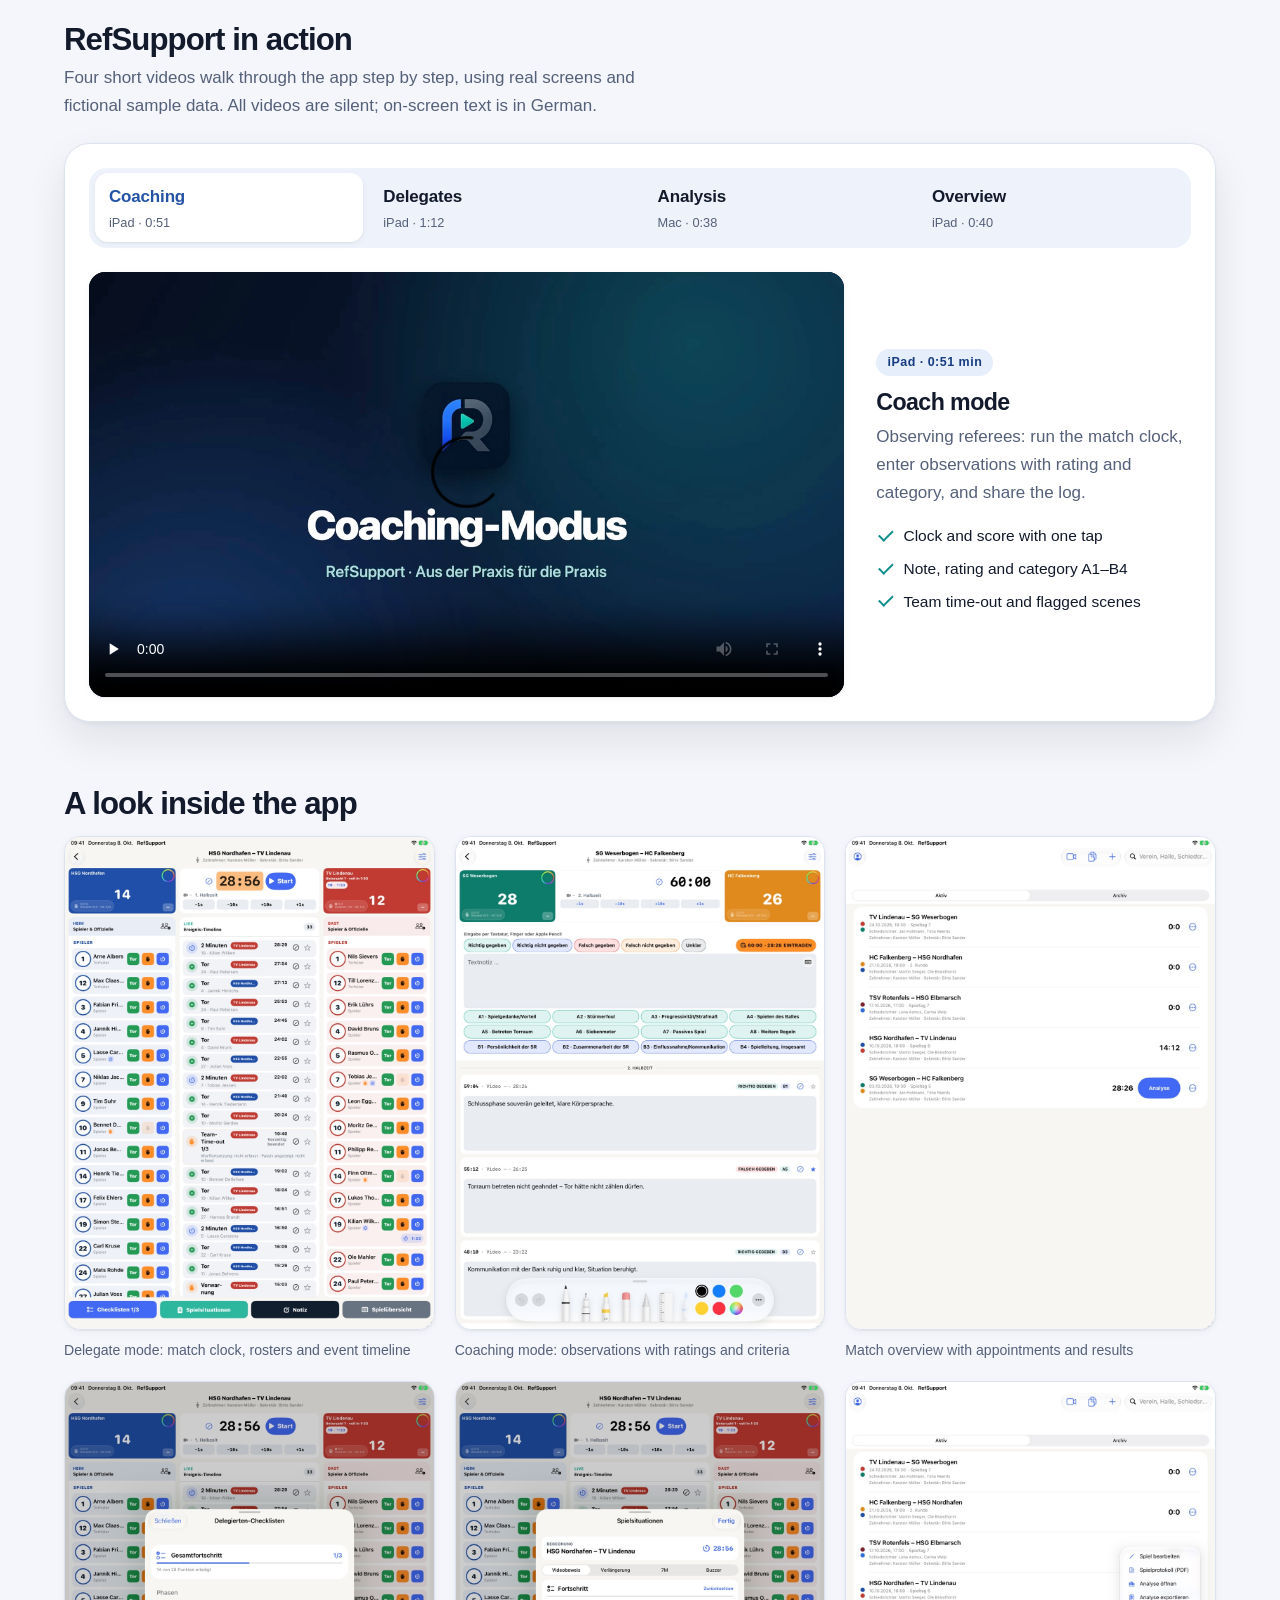
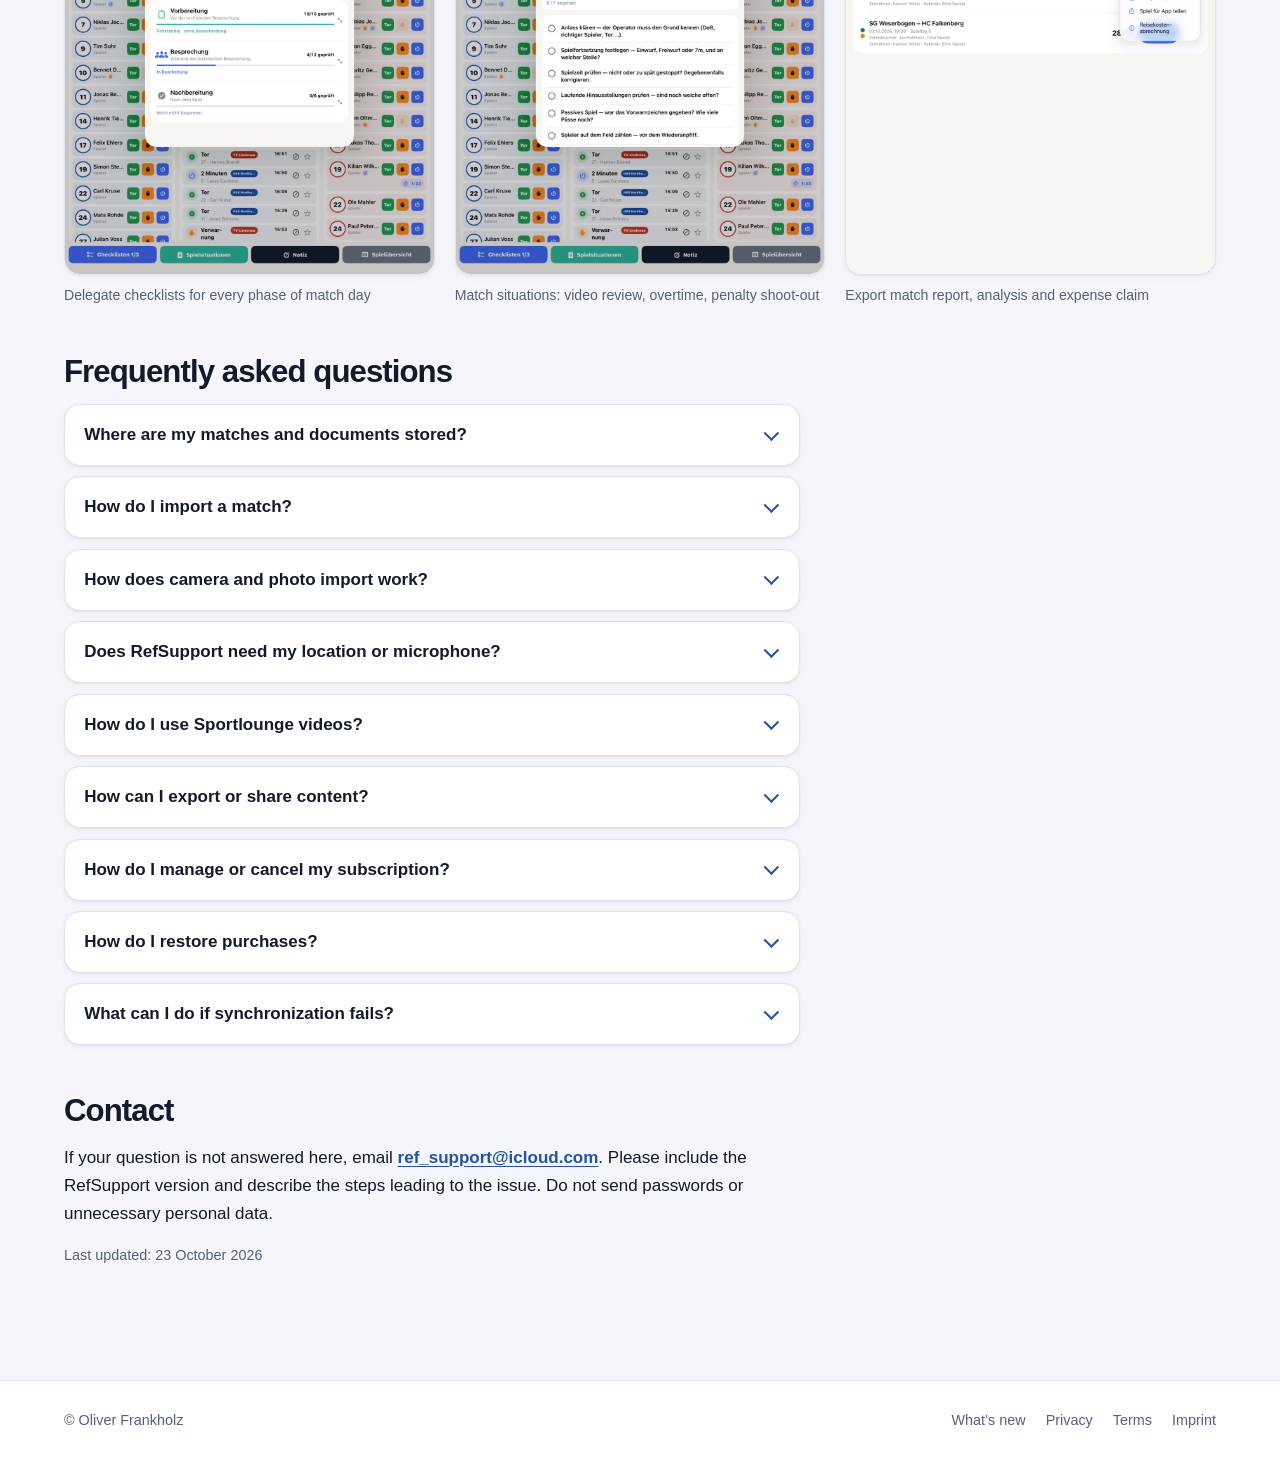
==== commit 25738086: "Version 1.8.1: Build 10 ergänzt (DE/EN) Co-Authored-By: Claude Opus 5.5 <noreply@anthropic.com>" ====
--- a/en/index.html
+++ b/en/index.html
@@ -48,7 +48,7 @@
 
     <section class="notice release-summary" aria-labelledby="latest-version">
       <h2 id="latest-version">New in version 1.8.1</h2>
-      <p class="meta"><time datetime="2026-10-23">23 October 2026</time></p>
+      <p class="meta"><time datetime="2026-10-23">23 October 2026</time> · Build 10</p>
       <ul>
         <li>Upload scenes from Sportlounge analysis as clips with adjustable time before and after each scene, automatic titles and your comments. <a href="guide.html#sportlounge-upload">See the upload guide</a></li>
         <li>Matches close automatically 15 minutes after playing time ends, or after extra time ends; finish manually if a 7-metre shoot-out has been recorded.</li>
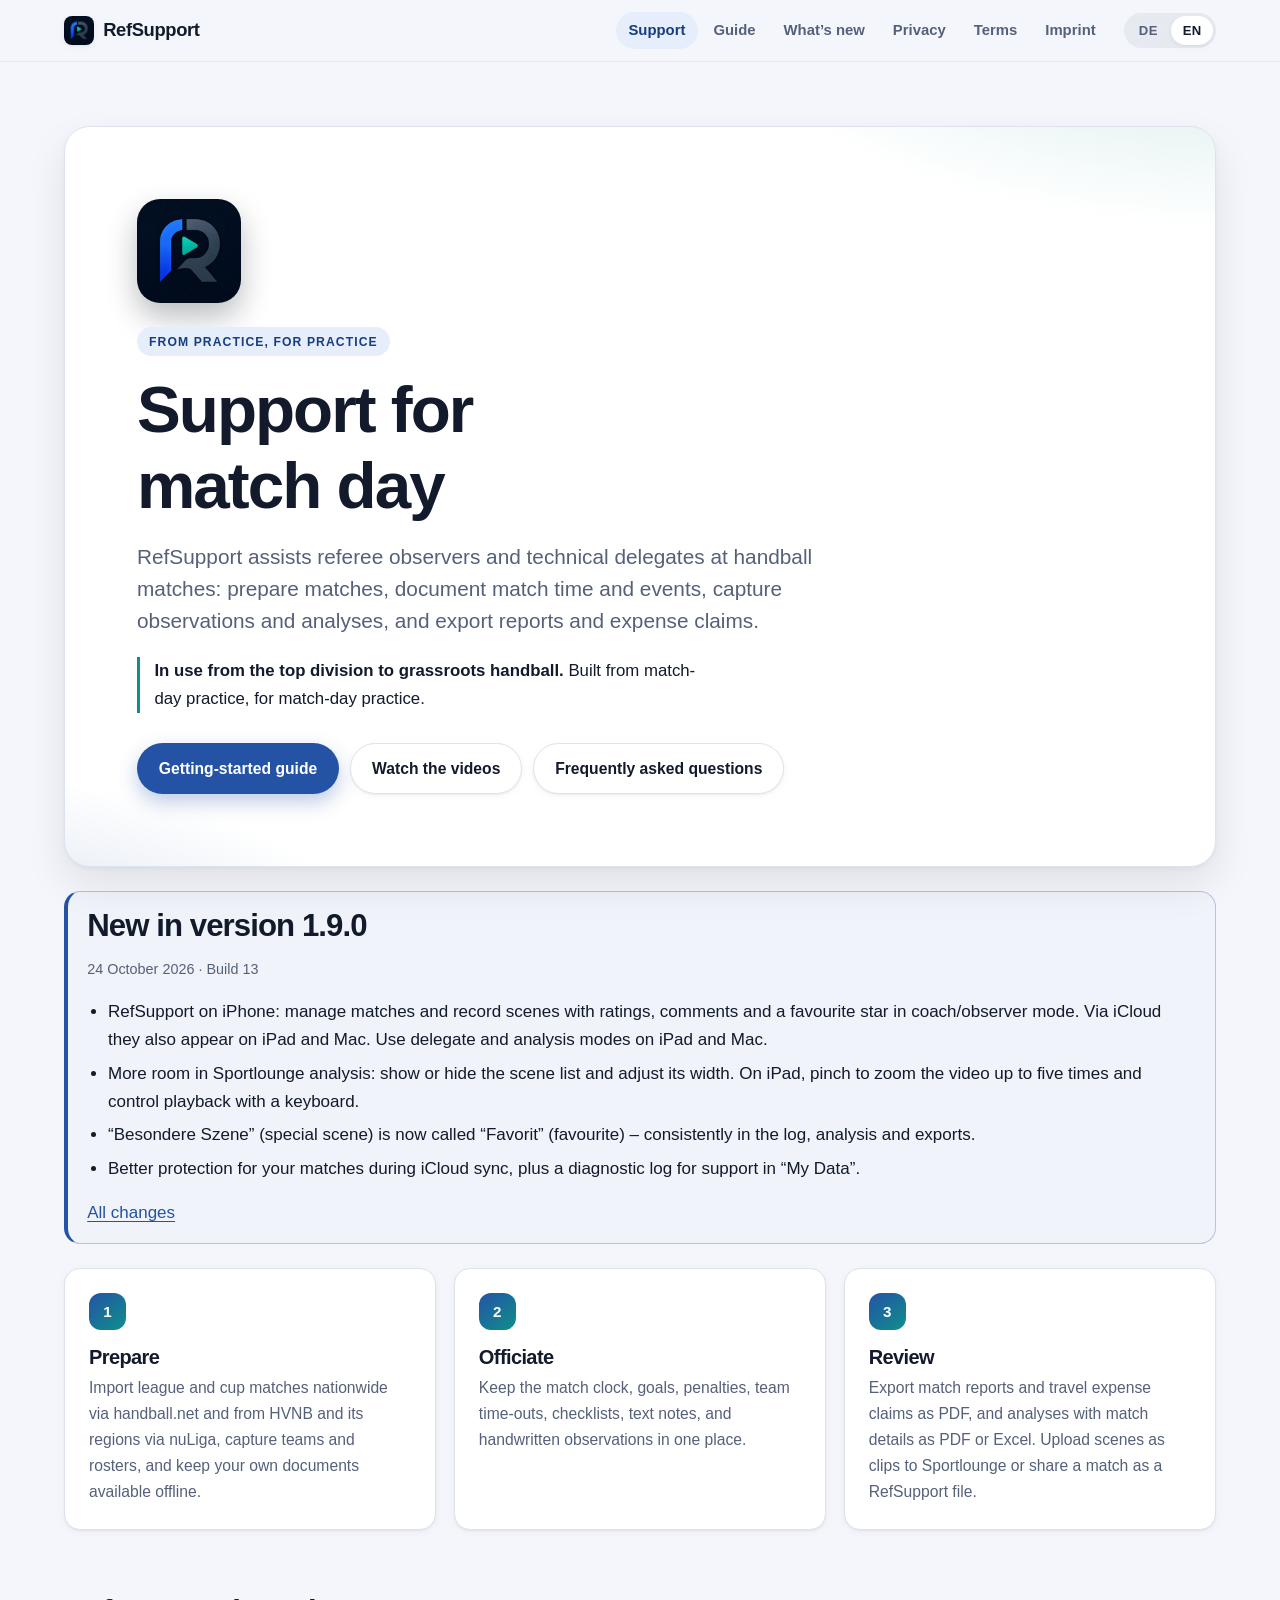
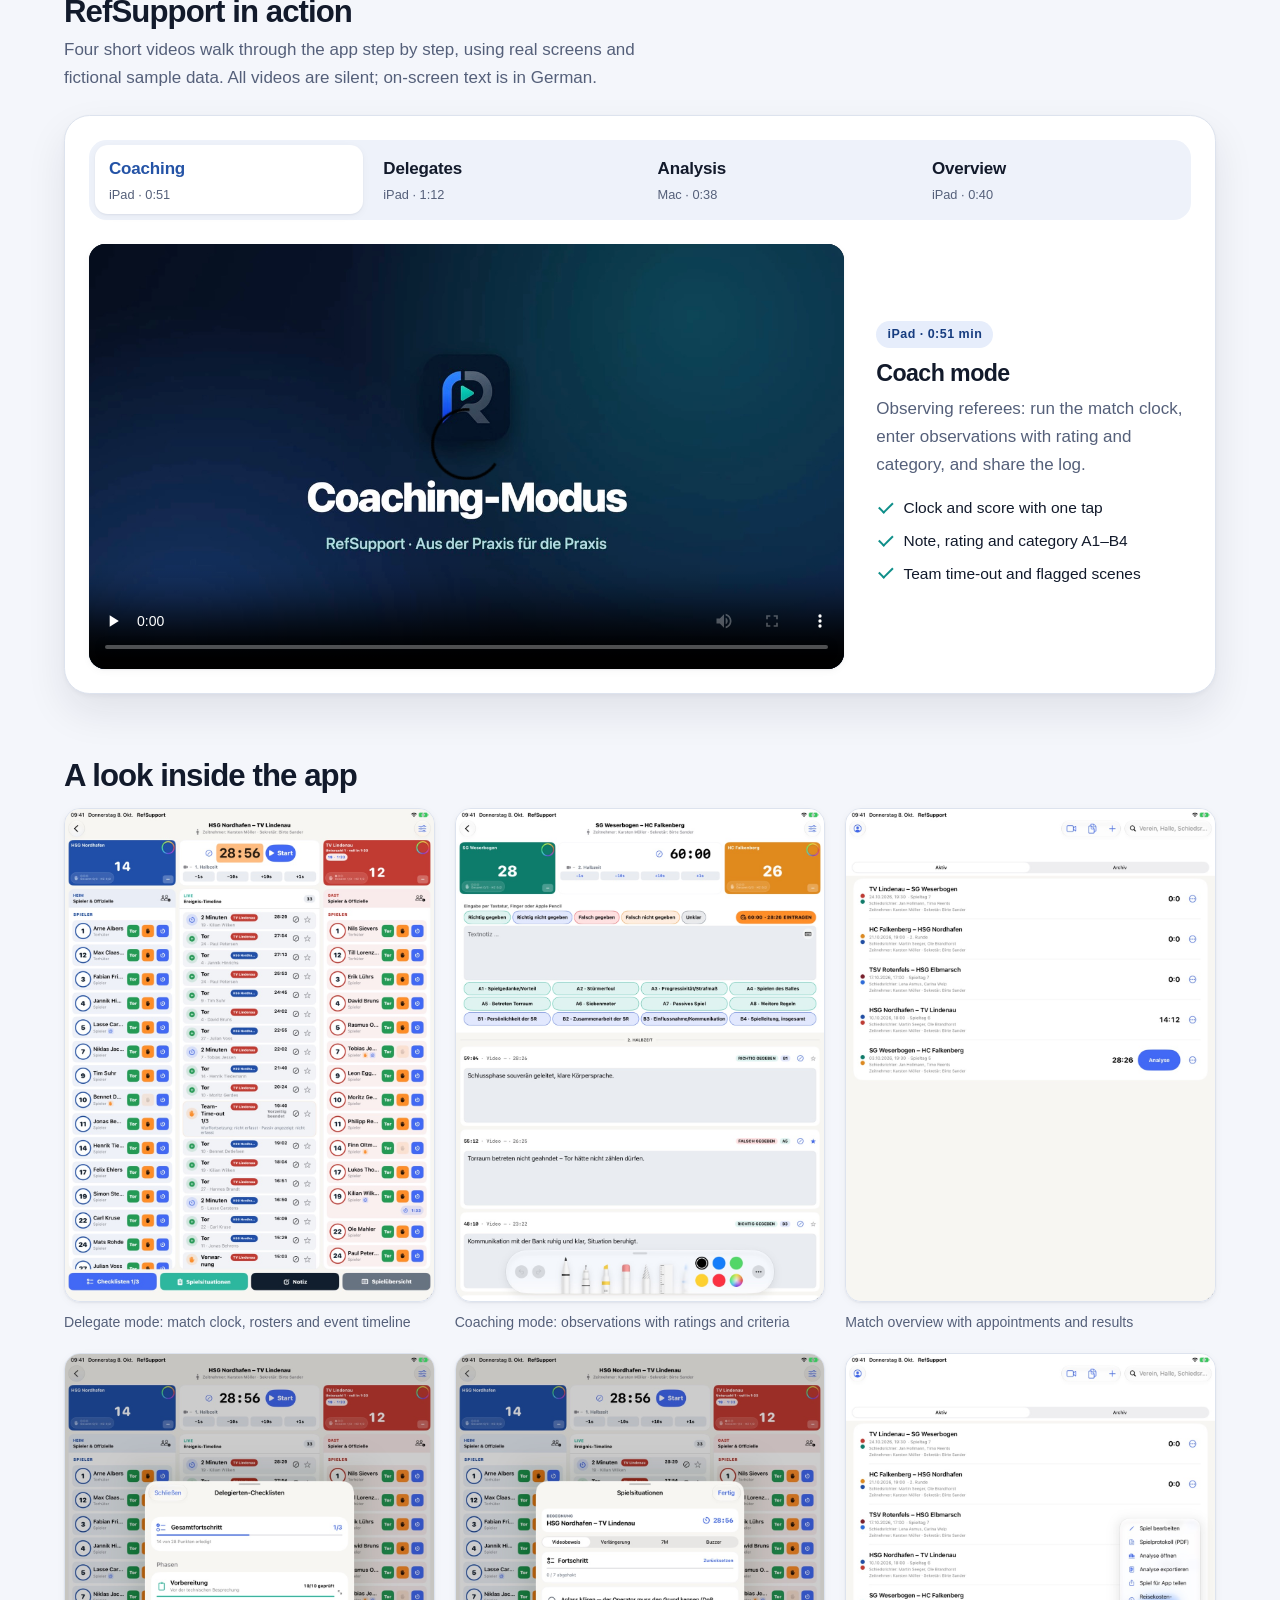
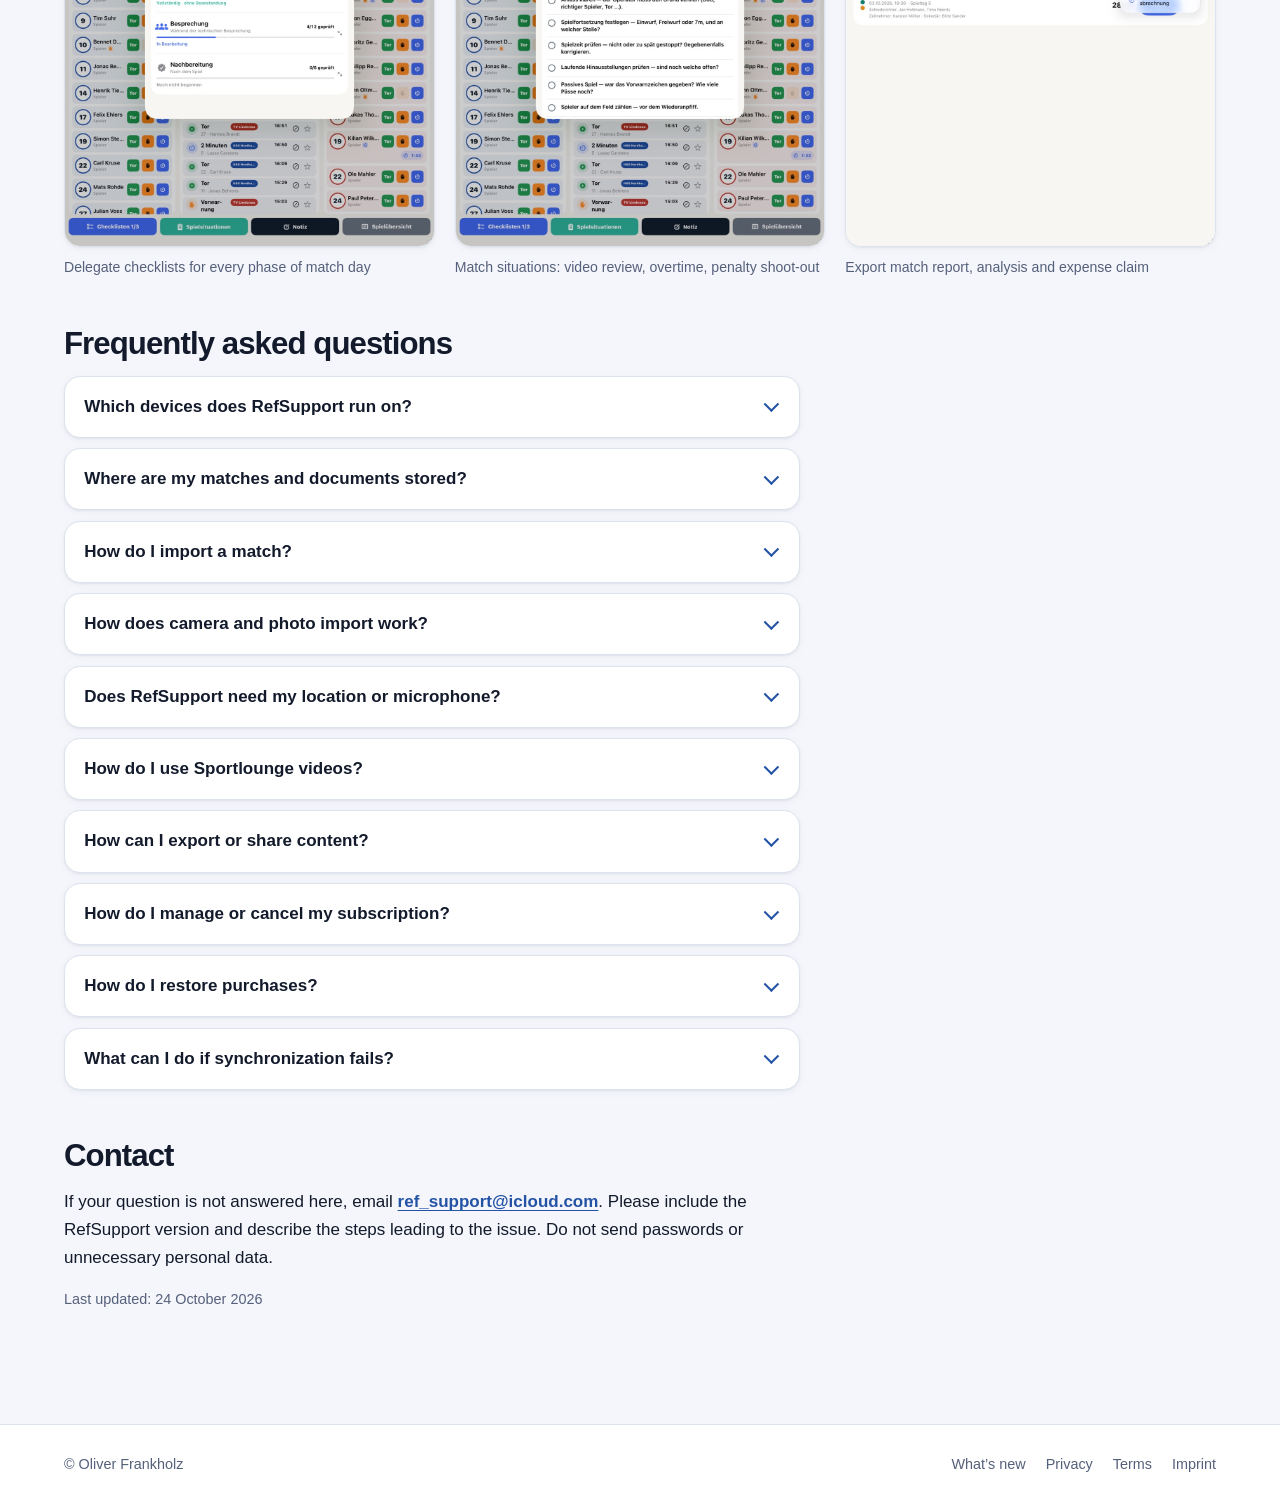
==== commit e9206ce6: "Version 1.9.0 und 1.8.2: iPhone regulär, Sportlounge-Analyse, Diagnose-Protokoll (DE/EN) - Startseit" ====
--- a/en/index.html
+++ b/en/index.html
@@ -47,13 +47,13 @@
     </section>
 
     <section class="notice release-summary" aria-labelledby="latest-version">
-      <h2 id="latest-version">New in version 1.8.1</h2>
-      <p class="meta"><time datetime="2026-10-23">23 October 2026</time> · Build 10</p>
+      <h2 id="latest-version">New in version 1.9.0</h2>
+      <p class="meta"><time datetime="2026-10-24">24 October 2026</time> · Build 13</p>
       <ul>
-        <li>Upload scenes from Sportlounge analysis as clips with adjustable time before and after each scene, automatic titles and your comments. <a href="guide.html#sportlounge-upload">See the upload guide</a></li>
-        <li>Matches close automatically 15 minutes after playing time ends, or after extra time ends; finish manually if a 7-metre shoot-out has been recorded.</li>
-        <li>Match details in analysis exports: an additional PDF page and a separate Excel sheet, “Spieldaten” (Match details).</li>
-        <li>iPhone beta through TestFlight: manage matches and record scenes with ratings and comments in coach/observer mode. Delegate and analysis modes are unavailable on iPhone.</li>
+        <li>RefSupport on iPhone: manage matches and record scenes with ratings, comments and a favourite star in coach/observer mode. Via iCloud they also appear on iPad and Mac. Use delegate and analysis modes on iPad and Mac.</li>
+        <li>More room in Sportlounge analysis: show or hide the scene list and adjust its width. On iPad, pinch to zoom the video up to five times and control playback with a keyboard.</li>
+        <li>“Besondere Szene” (special scene) is now called “Favorit” (favourite) – consistently in the log, analysis and exports.</li>
+        <li>Better protection for your matches during iCloud sync, plus a diagnostic log for support in “My Data”.</li>
       </ul>
       <p><a href="changelog.html">All changes</a></p>
     </section>
@@ -201,8 +201,12 @@
       <h2 id="faq">Frequently asked questions</h2>
       <div class="faq">
         <details>
+          <summary>Which devices does RefSupport run on?</summary>
+          <p>On iPad (iPadOS 17 or later), Mac (macOS 14 or later) and iPhone (iOS 17 or later). Your subscription applies on all devices that use the same Apple Account. On iPhone, coach/observer mode is available; use delegate and analysis modes on iPad and Mac.</p>
+        </details>
+        <details>
           <summary>Where are my matches and documents stored?</summary>
-          <p>Matches and imported documents are stored on the device. If an iCloud account is available, RefSupport also synchronizes them between your RefSupport devices through your private iCloud/CloudKit database. Profile data such as your name, address, and IBAN is stored separately on the device.</p>
+          <p>Matches and imported documents are stored on the device. If an iCloud account is available, RefSupport also synchronizes them between your RefSupport devices through your private iCloud/CloudKit database. Your profile from “My Data”, including name, address and IBAN, is synchronized between your devices in the same way.</p>
         </details>
         <details>
           <summary>How do I import a match?</summary>
@@ -234,13 +238,13 @@
         </details>
         <details>
           <summary>What can I do if synchronization fails?</summary>
-          <p>Check that you are signed in to iCloud on the device and have an internet connection. Then open “My Data” and select “Sync now.” Local content remains on the device while iCloud is temporarily unavailable.</p>
+          <p>Check that you are signed in to iCloud on the device and have an internet connection. Then open “My Data” and select “Sync now.” Local content remains on the device while iCloud is temporarily unavailable. If that does not help, send support a technical log of the last 7 days via “My Data” › “Diagnose-Protokoll teilen” (Share diagnostic log).</p>
         </details>
       </div>
 
       <h2>Contact</h2>
       <p>If your question is not answered here, email <strong><a href="mailto:ref_support@icloud.com">ref_support@icloud.com</a></strong>. Please include the RefSupport version and describe the steps leading to the issue. Do not send passwords or unnecessary personal data.</p>
-      <p class="meta">Last updated: 23 October 2026</p>
+      <p class="meta">Last updated: 24 October 2026</p>
     </section>
   </main>
 
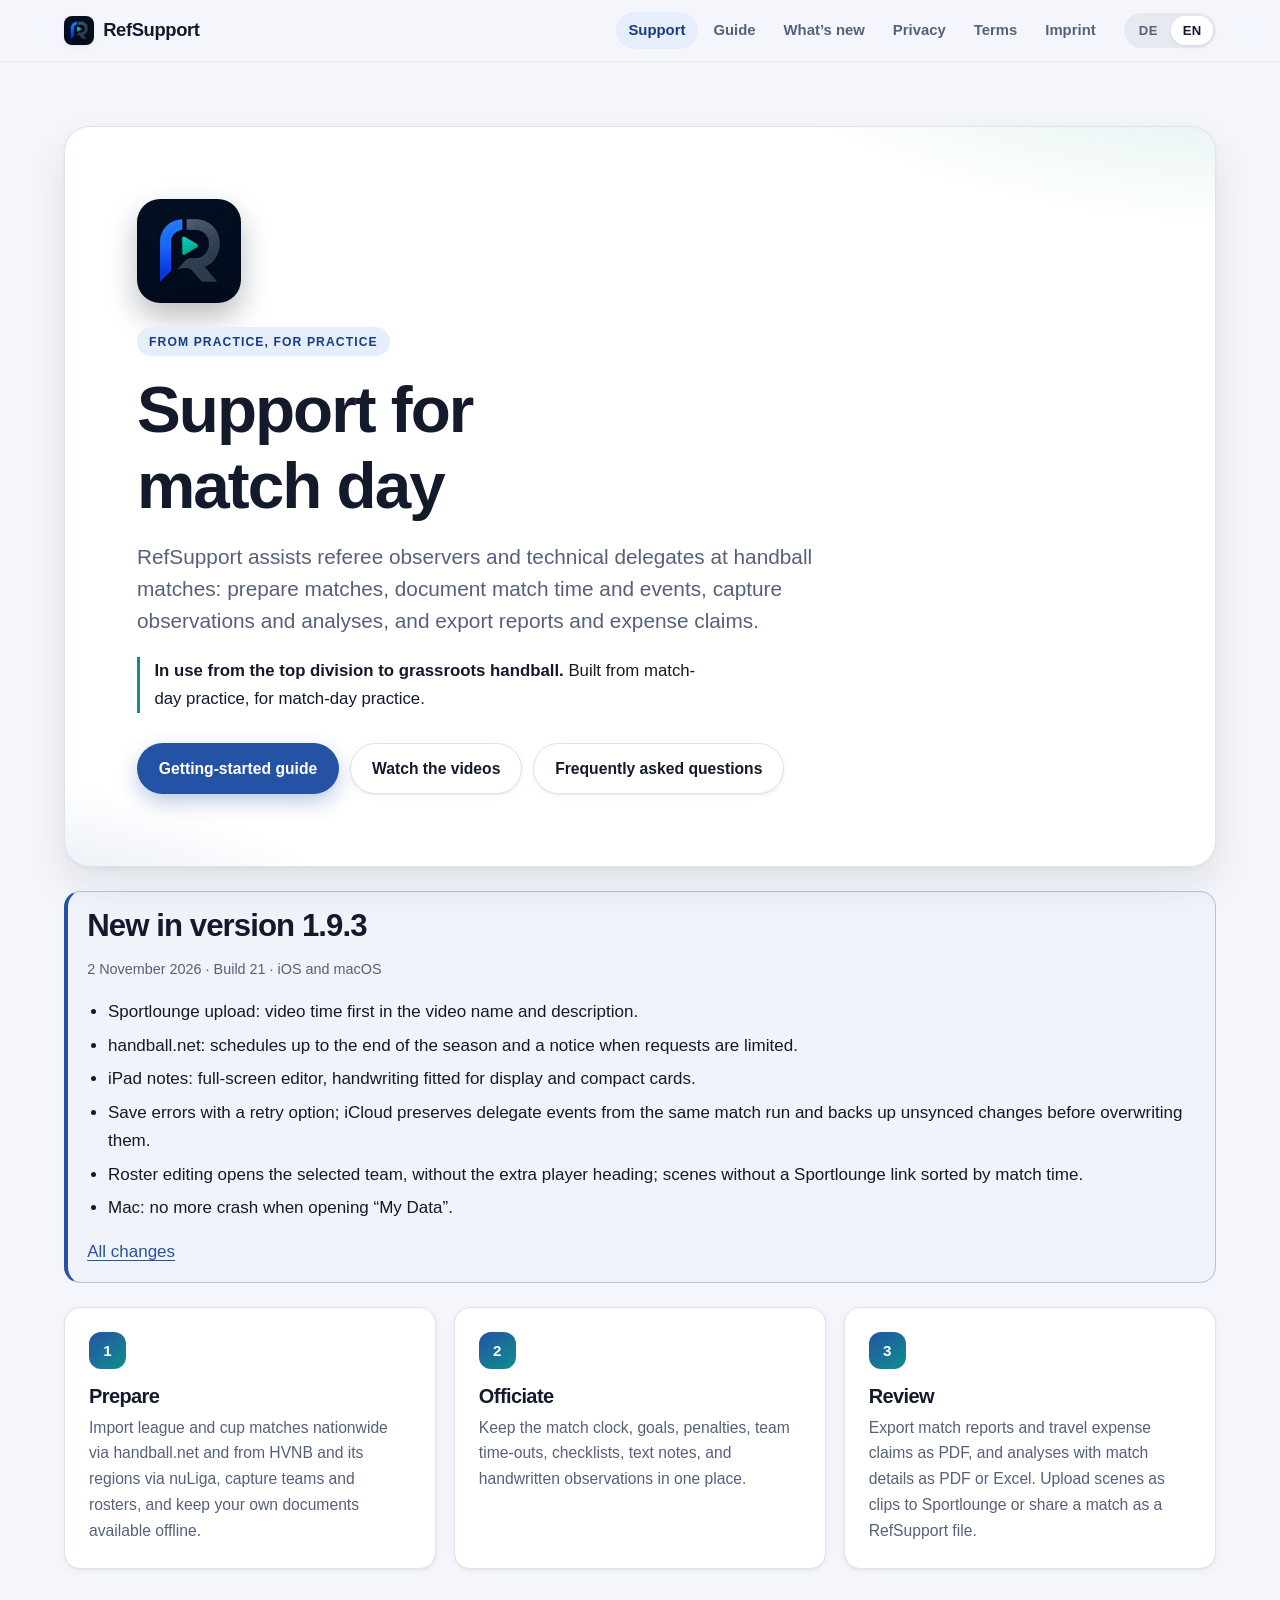
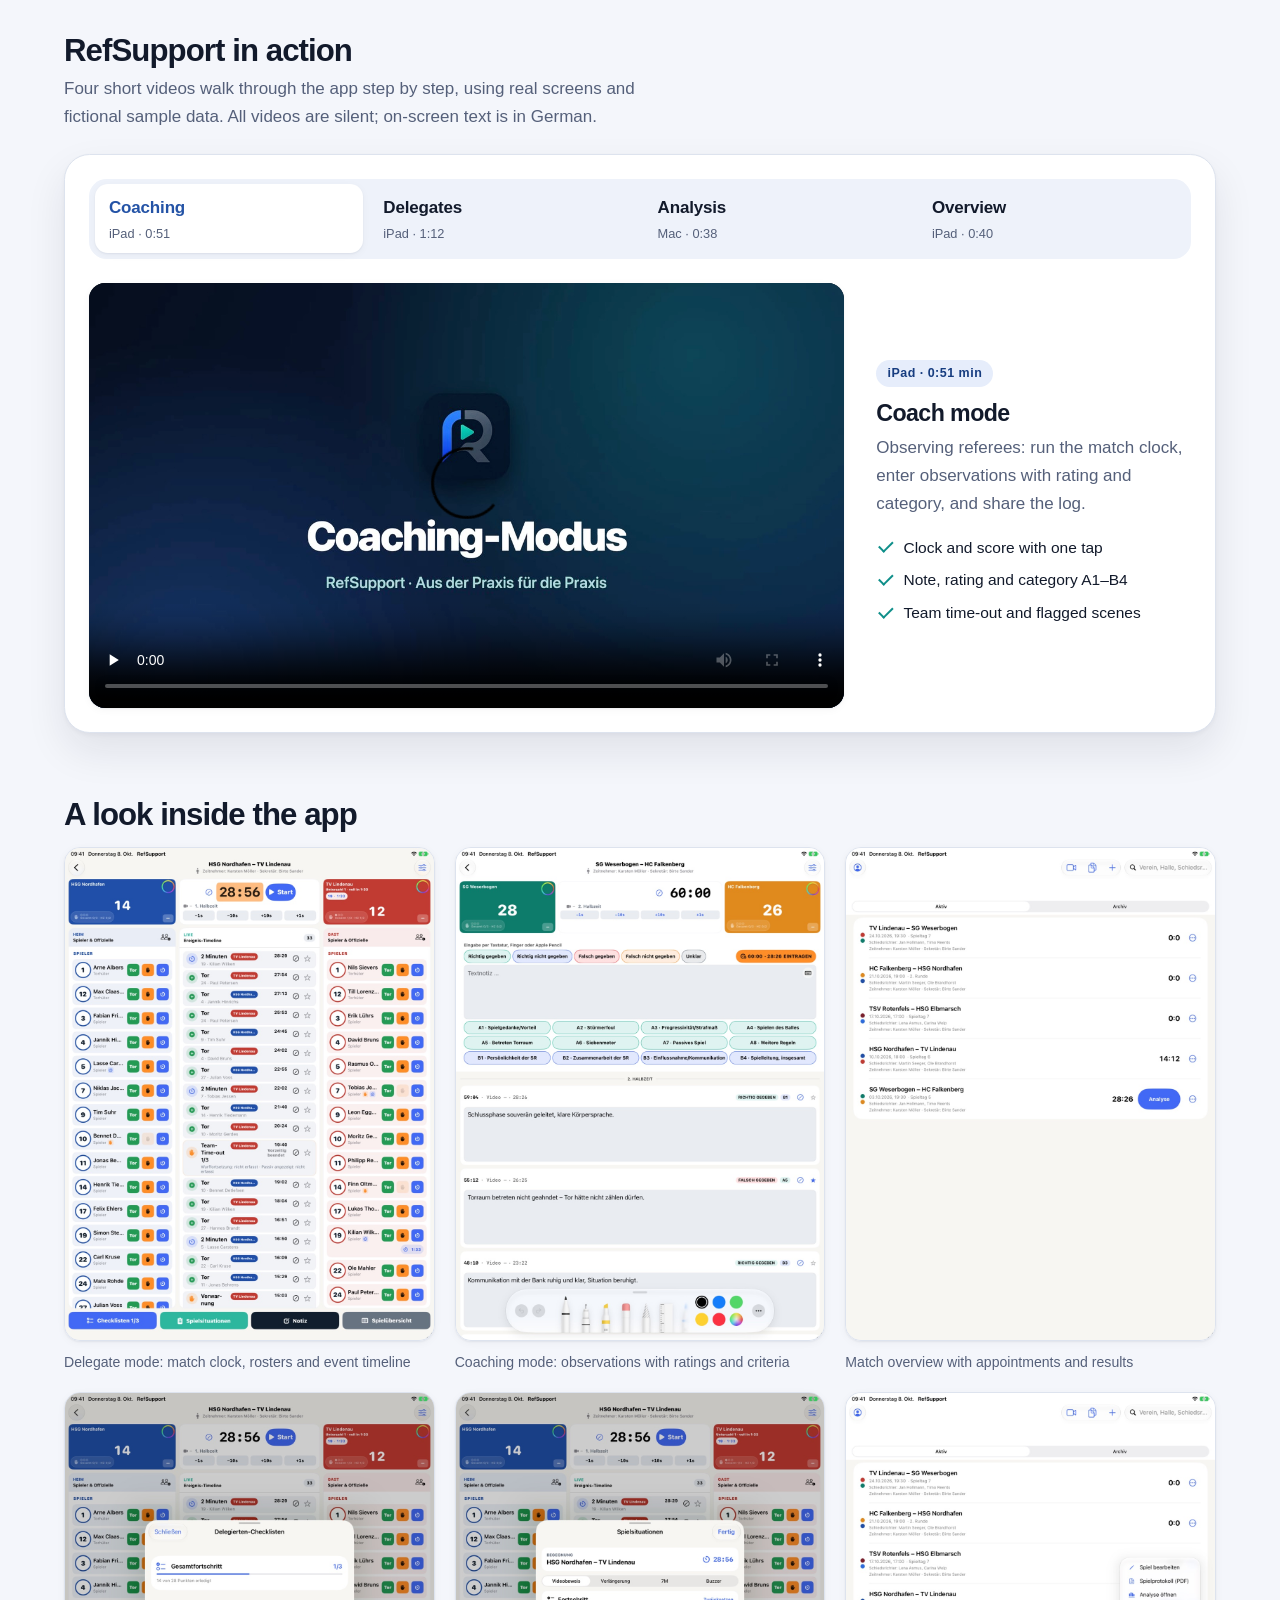
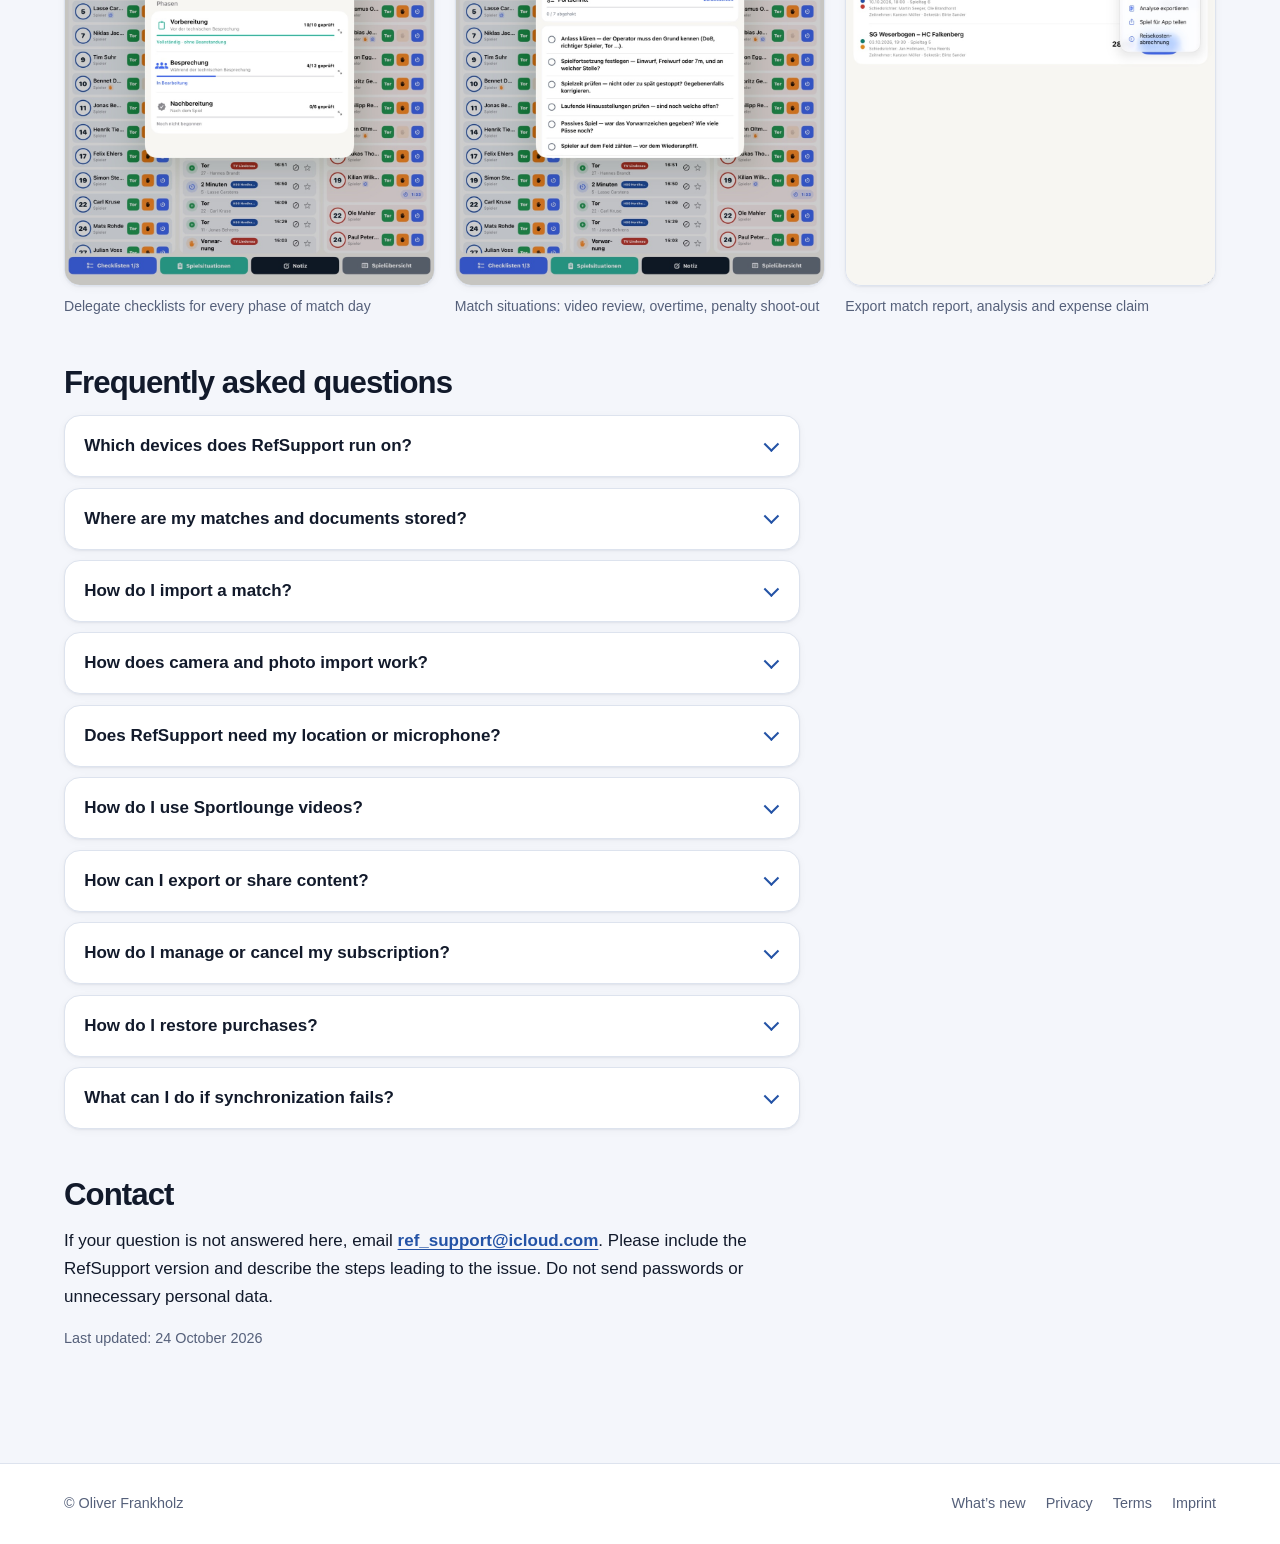
==== commit 3b37ee68: "Version 1.9.3: Neuigkeiten seit 1.9.1 (DE/EN) Co-Authored-By: Claude Opus 5.5 <noreply@anthropic.com" ====
--- a/en/index.html
+++ b/en/index.html
@@ -47,13 +47,15 @@
     </section>
 
     <section class="notice release-summary" aria-labelledby="latest-version">
-      <h2 id="latest-version">New in version 1.9.0</h2>
-      <p class="meta"><time datetime="2026-10-24">24 October 2026</time> · Build 13</p>
+      <h2 id="latest-version">New in version 1.9.3</h2>
+      <p class="meta"><time datetime="2026-11-02">2 November 2026</time> · Build 21 · iOS and macOS</p>
       <ul>
-        <li>RefSupport on iPhone: manage matches and record scenes with ratings, comments and a favourite star in coach/observer mode. Via iCloud they also appear on iPad and Mac. Use delegate and analysis modes on iPad and Mac.</li>
-        <li>More room in Sportlounge analysis: show or hide the scene list and adjust its width. On iPad, pinch to zoom the video up to five times and control playback with a keyboard.</li>
-        <li>“Besondere Szene” (special scene) is now called “Favorit” (favourite) – consistently in the log, analysis and exports.</li>
-        <li>Better protection for your matches during iCloud sync, plus a diagnostic log for support in “My Data”.</li>
+        <li>Sportlounge upload: video time first in the video name and description.</li>
+        <li>handball.net: schedules up to the end of the season and a notice when requests are limited.</li>
+        <li>iPad notes: full-screen editor, handwriting fitted for display and compact cards.</li>
+        <li>Save errors with a retry option; iCloud preserves delegate events from the same match run and backs up unsynced changes before overwriting them.</li>
+        <li>Roster editing opens the selected team, without the extra player heading; scenes without a Sportlounge link sorted by match time.</li>
+        <li>Mac: no more crash when opening “My Data”.</li>
       </ul>
       <p><a href="changelog.html">All changes</a></p>
     </section>
